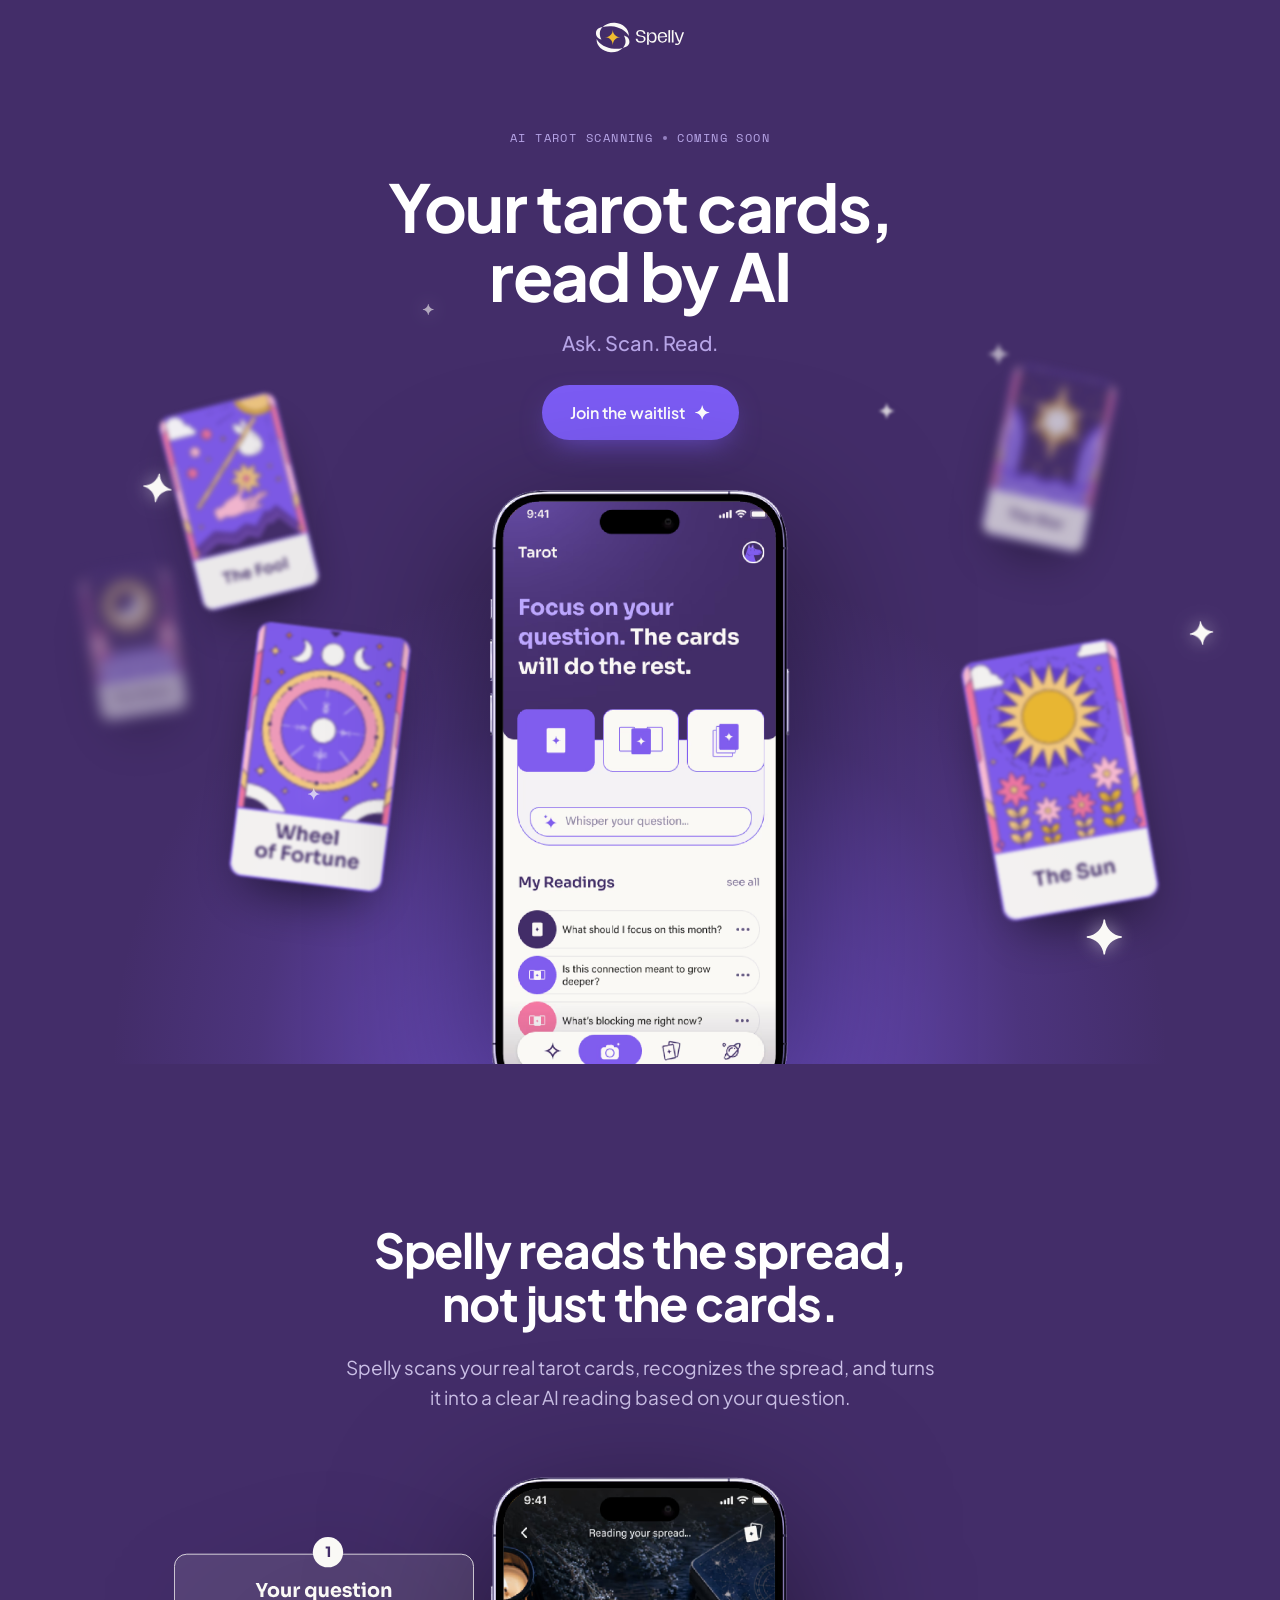
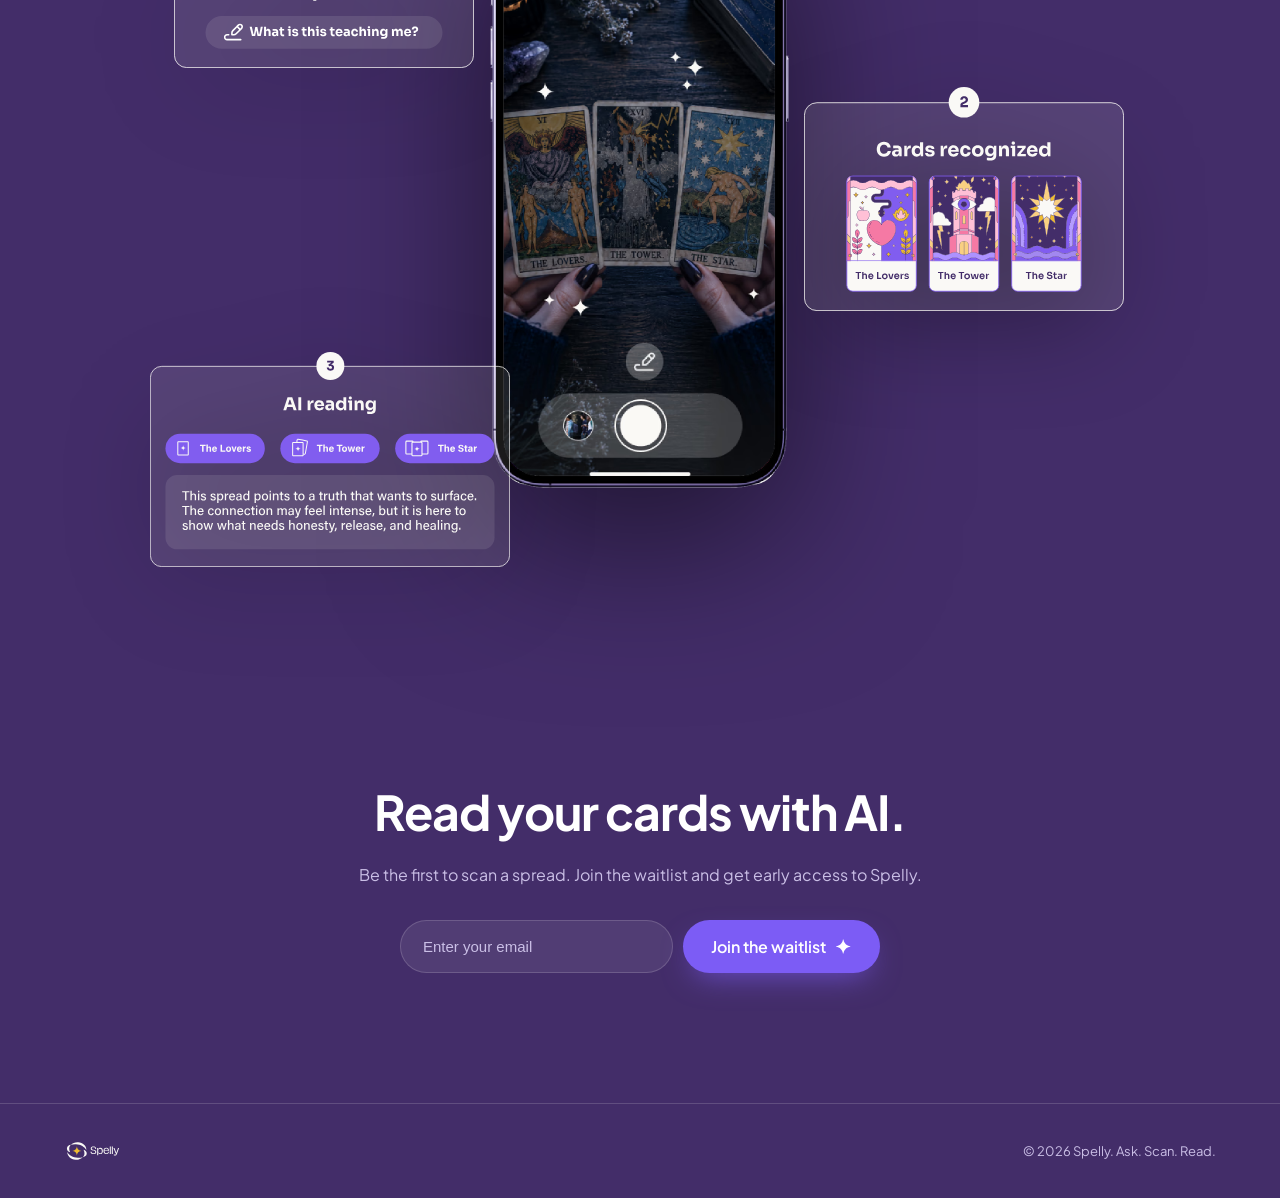
==== index.html @ fb6bfc5d "update from v01_2" ====
<!DOCTYPE html>
<html lang="en">
<head>
  <meta charset="UTF-8" />
  <meta name="viewport" content="width=device-width, initial-scale=1.0" />
  <title>Spelly — Your tarot cards, read by AI</title>
  <meta name="description" content="AI tarot readings from your real cards. Scan your spread, ask a question, and receive a clear interpretation powered by Spelly." />

  <!-- icons -->
  <link rel="icon" type="image/png" href="materials/Logo%20icon%20for%20web.png" />
  <link rel="apple-touch-icon" href="materials/icon%20for%20google%20ads.png" />

  <!-- social / open graph -->
  <meta property="og:title" content="Spelly — Your tarot cards, read by AI" />
  <meta property="og:description" content="Ask. Scan. Read. AI tarot readings from your real cards." />
  <meta property="og:image" content="materials/Splash%20screen.png" />
  <meta property="og:type" content="website" />
  <meta name="twitter:card" content="summary_large_image" />

  <!-- fonts -->
  <link rel="preconnect" href="https://fonts.googleapis.com" />
  <link rel="preconnect" href="https://fonts.gstatic.com" crossorigin />
  <link href="https://fonts.googleapis.com/css2?family=Plus+Jakarta+Sans:ital,wght@0,400;0,500;0,600;0,700;0,800&family=Space+Mono:wght@400;700&display=swap" rel="stylesheet" />

  <link rel="stylesheet" href="styles.css" />
</head>
<body>
  <!-- ===================== NAVBAR ===================== -->
  <header class="nav" id="top">
    <div class="container nav__inner">
      <a class="nav__logo" href="#top" aria-label="Spelly home">
        <img src="materials/logo.svg" alt="Spelly" />
      </a>
    </div>
  </header>

  <main>
    <!-- ===================== HERO ===================== -->
    <section class="hero">
      <!-- decor: radial glow, scattered tarot cards, big logo-style sparkles (hero only) -->
      <div class="hero__decor" aria-hidden="true">
        <div class="hero__glow"></div>

        <img class="bg-card bgc-1" src="materials/cards/The%20Fool.png" alt="" />
        <img class="bg-card bgc-2" src="materials/cards/Wheel%20of%20Fortune.png" alt="" />
        <img class="bg-card bgc-3" src="materials/cards/the%20star.png" alt="" />
        <img class="bg-card bgc-4" src="materials/cards/the%20moon.png" alt="" />
        <img class="bg-card bgc-5" src="materials/cards/the%20sun.png" alt="" />

        <svg class="spark sp-1" viewBox="0 0 24 24"><path d="M12 2c.4 5.1 4.5 9.2 9.6 9.6v.8C16.5 12.8 12.4 16.9 12 22h-.8C10.8 16.9 6.7 12.8 1.6 12.4v-.8C6.7 11.2 10.8 7.1 11.2 2h.8z"/></svg>
        <svg class="spark sp-2" viewBox="0 0 24 24"><path d="M12 2c.4 5.1 4.5 9.2 9.6 9.6v.8C16.5 12.8 12.4 16.9 12 22h-.8C10.8 16.9 6.7 12.8 1.6 12.4v-.8C6.7 11.2 10.8 7.1 11.2 2h.8z"/></svg>
        <svg class="spark sp-3" viewBox="0 0 24 24"><path d="M12 2c.4 5.1 4.5 9.2 9.6 9.6v.8C16.5 12.8 12.4 16.9 12 22h-.8C10.8 16.9 6.7 12.8 1.6 12.4v-.8C6.7 11.2 10.8 7.1 11.2 2h.8z"/></svg>
        <svg class="spark sp-4" viewBox="0 0 24 24"><path d="M12 2c.4 5.1 4.5 9.2 9.6 9.6v.8C16.5 12.8 12.4 16.9 12 22h-.8C10.8 16.9 6.7 12.8 1.6 12.4v-.8C6.7 11.2 10.8 7.1 11.2 2h.8z"/></svg>
        <svg class="spark sp-5" viewBox="0 0 24 24"><path d="M12 2c.4 5.1 4.5 9.2 9.6 9.6v.8C16.5 12.8 12.4 16.9 12 22h-.8C10.8 16.9 6.7 12.8 1.6 12.4v-.8C6.7 11.2 10.8 7.1 11.2 2h.8z"/></svg>
        <svg class="spark sp-6" viewBox="0 0 24 24"><path d="M12 2c.4 5.1 4.5 9.2 9.6 9.6v.8C16.5 12.8 12.4 16.9 12 22h-.8C10.8 16.9 6.7 12.8 1.6 12.4v-.8C6.7 11.2 10.8 7.1 11.2 2h.8z"/></svg>
        <svg class="spark sp-7" viewBox="0 0 24 24"><path d="M12 2c.4 5.1 4.5 9.2 9.6 9.6v.8C16.5 12.8 12.4 16.9 12 22h-.8C10.8 16.9 6.7 12.8 1.6 12.4v-.8C6.7 11.2 10.8 7.1 11.2 2h.8z"/></svg>
      </div>

      <div class="container hero__inner">
        <p class="eyebrow reveal">
          <span>AI TAROT SCANNING</span><i></i><span>COMING SOON</span>
        </p>
        <h1 class="hero__title reveal" data-d="1">Your tarot cards,<br />read by AI</h1>
        <p class="hero__subtitle reveal" data-d="2">Ask. Scan. Read.</p>
        <a class="btn btn--primary btn--lg reveal" data-d="3" href="#waitlist">
          Join the waitlist
          <svg class="ico-star" viewBox="0 0 24 24" aria-hidden="true"><path d="M12 2c.4 5.1 4.5 9.2 9.6 9.6v.8C16.5 12.8 12.4 16.9 12 22h-.8C10.8 16.9 6.7 12.8 1.6 12.4v-.8C6.7 11.2 10.8 7.1 11.2 2h.8z"/></svg>
        </a>

        <div class="phone phone--hero reveal" data-d="4">
          <img class="phone__img" src="materials/screen-bevel@3x.png" alt="Spelly app — focus on your question, the cards will do the rest" />
        </div>
      </div>
    </section>

    <!-- ===================== SPREAD / FEATURE ===================== -->
    <section class="spread">
      <div class="container spread__inner">
        <h2 class="spread__title reveal">Spelly reads the spread,<br class="br-d" /> not just the cards.</h2>
        <p class="spread__text reveal" data-d="1">Spelly scans your real tarot cards, recognizes the spread, and turns it into a clear AI reading based on your question.</p>
      </div>

      <div class="container showcase">
        <div class="showcase__stage">
          <!-- floating glass annotation cards (exported from Framer) -->
          <img class="anno anno--question float-slow reveal" src="materials/Card_1_2.svg" alt="Your question — what is this teaching me?" />
          <img class="anno anno--cards float-slow reveal" data-d="1" src="materials/card_3_2.svg" alt="Cards recognized — The Lovers, The Tower, The Star" />
          <img class="anno anno--reading float-slow reveal" data-d="2" src="materials/Card_2_2.svg" alt="AI reading" />

          <!-- phone: camera scanning a spread -->
          <div class="phone phone--showcase reveal">
            <img class="phone__img" src="materials/phone_2.png" alt="Spelly app — scanning a tarot spread" />
          </div>
        </div>
      </div>
    </section>

    <!-- ===================== WAITLIST / CTA ===================== -->
    <section class="cta" id="waitlist">
      <div class="container cta__inner">
        <h2 class="cta__title reveal">Read your cards with AI.</h2>
        <p class="cta__text reveal" data-d="1">Be the first to scan a spread. Join the waitlist and get early access to Spelly.</p>
        <form class="cta__form reveal" data-d="2" id="waitlistForm">
          <input type="email" name="email" placeholder="Enter your email" required aria-label="Email" />
          <button type="submit" class="btn btn--primary btn--lg">
            Join the waitlist
            <svg class="ico-star" viewBox="0 0 24 24" aria-hidden="true"><path d="M12 2c.4 5.1 4.5 9.2 9.6 9.6v.8C16.5 12.8 12.4 16.9 12 22h-.8C10.8 16.9 6.7 12.8 1.6 12.4v-.8C6.7 11.2 10.8 7.1 11.2 2h.8z"/></svg>
          </button>
        </form>
        <p class="cta__note" id="formNote" hidden>You're on the list. We'll be in touch ✦</p>
      </div>
    </section>
  </main>

  <!-- ===================== FOOTER ===================== -->
  <footer class="footer">
    <div class="container footer__inner">
      <a class="footer__logo" href="#top" aria-label="Spelly"><img src="materials/logo.svg" alt="Spelly" /></a>
      <p class="footer__copy">© 2026 Spelly. Ask. Scan. Read.</p>
    </div>
  </footer>

  <script src="script.js"></script>
</body>
</html>
---- styles.css ----
/* ===================== TOKENS / RESET ===================== */
:root{
  --bg-top:#43307c;
  --bg-mid:#392a6b;
  --bg-deep:#221944;
  --purple:#7c5cf5;
  --purple-h:#9379ff;
  --cream:#faf9f6;
  --cream-dim:#cabfe6;
  --lilac:#b6a4e6;
  --gold:#efbc30;
  --line:rgba(250,249,246,.16);
  --maxw:1200px;
  --nav-h:74px;
  --ease:cubic-bezier(.22,.61,.36,1);
  font-synthesis-weight:none;
}

*,*::before,*::after{box-sizing:border-box;margin:0;padding:0}
html{scroll-behavior:smooth;-webkit-text-size-adjust:100%}
body{
  font-family:"Plus Jakarta Sans",system-ui,sans-serif;
  color:var(--cream);
  line-height:1.45;
  overflow-x:hidden;
  -webkit-font-smoothing:antialiased;
  background:#432D69;
}
img{display:block;max-width:100%}
a{color:inherit;text-decoration:none}
button{font-family:inherit;cursor:pointer;border:0;background:none}

.container{width:100%;max-width:var(--maxw);margin-inline:auto;padding-inline:24px}

/* ===================== HERO DECOR (cards · glow · sparkles, hero only) ===================== */
.hero__decor{position:absolute;inset:0;z-index:0;pointer-events:none}

/* radial glow behind phone 1 — centre colour #815DEF, centred on the phone's bottom edge.
   ellipse centred at 50% 100% → bottom half is clipped by the box, top half radiates up the page. */
.hero__glow{
  position:absolute;left:50%;bottom:0;transform:translateX(-50%);
  width:min(1320px,180%);height:64%;
  background:radial-gradient(ellipse 50% 100% at 50% 100%,
    rgba(129,93,239,.92) 0%, rgba(129,93,239,.5) 32%, rgba(129,93,239,.15) 58%, rgba(129,93,239,0) 80%);
}

/* scattered tarot cards — varied size & blur, static */
.bg-card{
  position:absolute;border-radius:12px;
  box-shadow:0 26px 50px -18px rgba(0,0,0,.6);
}
.bgc-1{width:120px;top:33%;left:14%;transform:rotate(-14deg);filter:blur(2px);opacity:.92}
.bgc-2{width:154px;top:56%;left:19%;transform:rotate(7deg);filter:blur(1px);opacity:.96}
.bgc-3{width:104px;top:30%;right:14%;transform:rotate(12deg);filter:blur(5px);opacity:.7}
.bgc-4{width:88px;top:50%;left:7%;transform:rotate(-9deg);filter:blur(7px);opacity:.5}
.bgc-5{width:158px;top:58%;right:11%;transform:rotate(-10deg);filter:blur(1.5px);opacity:.96}

/* logo-style 4-point sparkles — large, random, some blurred */
.spark{position:absolute;fill:#faf9f6;filter:drop-shadow(0 0 9px rgba(255,255,255,.5))}
.sp-1{width:34px;top:40%;left:11%;transform:rotate(8deg)}
.sp-2{width:18px;top:33%;right:30%;filter:blur(1.5px);opacity:.8}
.sp-3{width:42px;top:85%;right:12%}
.sp-4{width:14px;top:72%;left:24%;opacity:.7}
.sp-5{width:24px;top:27%;right:21%;filter:blur(2px);opacity:.6}
.sp-6{width:13px;top:23%;left:33%;opacity:.6}
.sp-7{width:28px;top:55%;right:5%;transform:rotate(-6deg)}

/* ===================== BUTTONS ===================== */
.btn{
  display:inline-flex;align-items:center;justify-content:center;gap:9px;
  font-weight:600;font-size:15px;border-radius:999px;
  transition:transform .18s var(--ease), background .2s ease, box-shadow .2s ease;
  white-space:nowrap;
}
.btn--primary{
  background:var(--purple);color:#fff;padding:14px 24px;
  box-shadow:0 12px 30px -10px rgba(124,92,245,.7);
}
.btn--primary:hover{background:var(--purple-h);transform:translateY(-2px);box-shadow:0 18px 38px -10px rgba(124,92,245,.85)}
.btn--lg{padding:16px 28px;font-size:16px}
.btn--block{width:100%}
.ico-star{width:17px;height:17px;fill:currentColor;flex:none}

/* ===================== NAVBAR ===================== */
.nav{
  position:sticky;top:0;z-index:60;
  transition:background .3s ease, border-color .3s ease, backdrop-filter .3s ease;
  border-bottom:1px solid transparent;
}
.nav.scrolled{
  background:rgba(45,30,75,.72);
  backdrop-filter:blur(16px);-webkit-backdrop-filter:blur(16px);
  border-bottom-color:var(--line);
}
.nav__inner{display:flex;align-items:center;justify-content:center;height:var(--nav-h)}
.nav__logo img{height:37px;width:auto}
.nav__link{font-size:14px;font-weight:600;color:var(--cream);display:inline-flex;align-items:center;gap:7px;transition:opacity .2s ease}
.nav__link .arrow{transition:transform .2s ease}
.nav__link:hover{opacity:.85}
.nav__link:hover .arrow{transform:translateX(3px)}
.nav__burger{display:none;flex-direction:column;gap:5px;padding:8px}
.nav__burger span{display:block;width:22px;height:2px;background:var(--cream);border-radius:2px;transition:.25s}
.nav__burger[aria-expanded="true"] span:nth-child(1){transform:translateY(7px) rotate(45deg)}
.nav__burger[aria-expanded="true"] span:nth-child(2){opacity:0}
.nav__burger[aria-expanded="true"] span:nth-child(3){transform:translateY(-7px) rotate(-45deg)}
.nav__mobile{
  display:none;overflow:hidden;max-height:0;
  background:rgba(45,30,75,.92);backdrop-filter:blur(16px);
  border-top:1px solid var(--line);transition:max-height .3s ease;
}
.nav__mobile.open{max-height:120px}
.nav__mobile .btn{margin:16px 24px}

/* ===================== HERO ===================== */
.hero{position:relative;overflow:hidden;padding-top:54px;--hphone:min(300px,76vw)}
.hero__inner{position:relative;z-index:1;display:flex;flex-direction:column;align-items:center;text-align:center}

.eyebrow{
  display:inline-flex;align-items:center;gap:10px;
  font-family:"Space Mono",monospace;
  font-size:12px;letter-spacing:.12em;text-transform:uppercase;
  color:var(--lilac);margin-bottom:26px;
}
.eyebrow i{width:4px;height:4px;border-radius:50%;background:var(--lilac);opacity:.7}

.hero__title{
  font-size:clamp(36px,6.4vw,66px);
  font-weight:700;line-height:1.04;letter-spacing:-.025em;color:#fff;
}
.hero__subtitle{
  margin-top:18px;font-size:clamp(16px,2vw,20px);
  font-weight:500;color:var(--lilac);
}
.hero .btn--primary{margin-top:28px}

/* phone mockups (frame baked into the image) */
.phone{width:min(300px,76vw)}
.phone__img{
  width:100%;
  filter:drop-shadow(0 50px 80px rgba(0,0,0,.55));
}
.phone--hero{position:relative;z-index:1;width:var(--hphone);margin-top:50px;margin-bottom:calc(var(--hphone) * -.1294)}

/* ===================== SPREAD / FEATURE ===================== */
.spread{padding:160px 0 0;text-align:center;position:relative}
.spread__inner{max-width:760px;margin-inline:auto}
.spread__title{
  font-size:clamp(28px,4.6vw,48px);font-weight:700;
  line-height:1.1;letter-spacing:-.025em;color:#fff;
}
.spread__text{
  margin-top:22px;font-size:clamp(15px,1.8vw,19px);
  color:var(--cream-dim);max-width:600px;margin-inline:auto;line-height:1.6;
}

/* showcase stage */
.showcase{margin-top:64px}
.showcase__stage{
  position:relative;display:flex;justify-content:center;
  max-width:920px;margin-inline:auto;min-height:760px;
}
.phone--showcase{width:min(300px,72vw);position:relative;z-index:2}

/* floating glass annotation cards */
.anno{
  width:auto;
  filter:drop-shadow(0 24px 50px rgba(0,0,0,.4));
}
.anno--question{position:absolute;z-index:3;width:300px;top:60px;left:-6px}
.anno--cards{position:absolute;z-index:4;width:360px;bottom:70px;left:-30px}
.anno--reading{position:absolute;z-index:3;width:320px;top:210px;right:-24px}

/* ===================== CTA / WAITLIST ===================== */
.cta{
  padding:140px 0 130px;text-align:center;position:relative;
}
.cta__inner{max-width:640px;margin-inline:auto}
.cta__title{font-size:clamp(30px,4.6vw,48px);font-weight:700;letter-spacing:-.025em;color:#fff}
.cta__text{margin-top:16px;color:var(--cream-dim);font-size:16px;line-height:1.6}
.cta__form{display:flex;gap:10px;margin-top:32px;max-width:480px;margin-inline:auto}
.cta__form input{
  flex:1;min-width:0;border-radius:999px;border:1px solid var(--line);
  background:rgba(250,249,246,.08);color:#fff;padding:15px 22px;font-size:15px;
  transition:border-color .2s ease, background .2s ease;
}
.cta__form input::placeholder{color:var(--cream-dim)}
.cta__form input:focus{outline:none;border-color:var(--purple-h);background:rgba(250,249,246,.13)}
.cta__note{margin-top:18px;color:var(--lilac);font-size:14px}

/* ===================== FOOTER ===================== */
.footer{border-top:1px solid var(--line);padding:36px 0}
.footer__inner{display:flex;align-items:center;justify-content:space-between;gap:20px}
.footer__logo img{height:22px}
.footer__copy{font-size:13px;color:var(--cream-dim)}

/* ===================== ANIMATIONS ===================== */
.reveal{opacity:0;transform:translateY(28px);transition:opacity .8s var(--ease), transform .8s var(--ease)}
.reveal.is-visible{opacity:1;transform:none}
.reveal[data-d="1"]{transition-delay:.10s}
.reveal[data-d="2"]{transition-delay:.20s}
.reveal[data-d="3"]{transition-delay:.30s}
.reveal[data-d="4"]{transition-delay:.42s}

/* float uses the `translate` property so it never fights reveal's transform */
@keyframes floaty{0%,100%{translate:0 0}50%{translate:0 -12px}}
.float-slow{animation:floaty 8s ease-in-out infinite}
.anno--cards.float-slow{animation-duration:9s;animation-delay:.6s}
.anno--reading.float-slow{animation-duration:7.5s;animation-delay:1.1s}

/* ===================== RESPONSIVE ===================== */
/* TABLET 810–1199 */
@media (max-width:1199px){
  .hero__title{font-size:clamp(38px,7.4vw,58px)}
  .showcase__stage{max-width:680px;min-height:700px}
  .anno--question{width:260px;top:40px;left:0}
  .anno--cards{width:310px;bottom:60px;left:-10px}
  .anno--reading{width:280px;top:190px;right:-6px}
}

/* PHONE ≤809 — centered hero (matches reference), waitlist link + burger in nav */
@media (max-width:809px){
  .container{padding-inline:20px}

  .hero{padding-top:30px}
  .hero__title{font-size:clamp(34px,9.5vw,50px);line-height:1.06}
  .hero__subtitle{font-size:17px}
  .eyebrow{font-size:10.5px;gap:8px;margin-bottom:20px}
  .hero{--hphone:min(290px,80vw)}

  .bg-card{width:88px !important;opacity:.5}
  .bgc-4,.bgc-3{display:none}
  .spark{filter:drop-shadow(0 0 6px rgba(255,255,255,.45))}
  .sp-1,.sp-7{width:22px}
  .sp-3{width:26px}
  .sp-2,.sp-5{width:14px}

  .spread{padding:120px 0 0}
  .br-d{display:none}

  /* annotations overlap the phone (matches reference) */
  .showcase{margin-top:44px}
  .showcase__stage{display:block;position:relative;min-height:0;padding:24px 0}
  .phone--showcase{width:min(250px,66vw);margin-inline:auto}
  .anno{filter:drop-shadow(0 16px 34px rgba(0,0,0,.4))}
  .anno--question{width:min(232px,62vw);top:4%;left:0}
  .anno--cards{width:min(272px,72vw);bottom:2%;right:0;left:auto}
  .anno--reading{display:none}

  .cta{padding:110px 0 90px}
  .cta__form{flex-direction:column}
  .cta__form .btn{width:100%}
  .footer__inner{flex-direction:column;text-align:center;gap:14px}
}

@media (prefers-reduced-motion:reduce){
  html{scroll-behavior:auto}
  .reveal{opacity:1;transform:none;transition:none}
  .float-slow{animation:none}
}
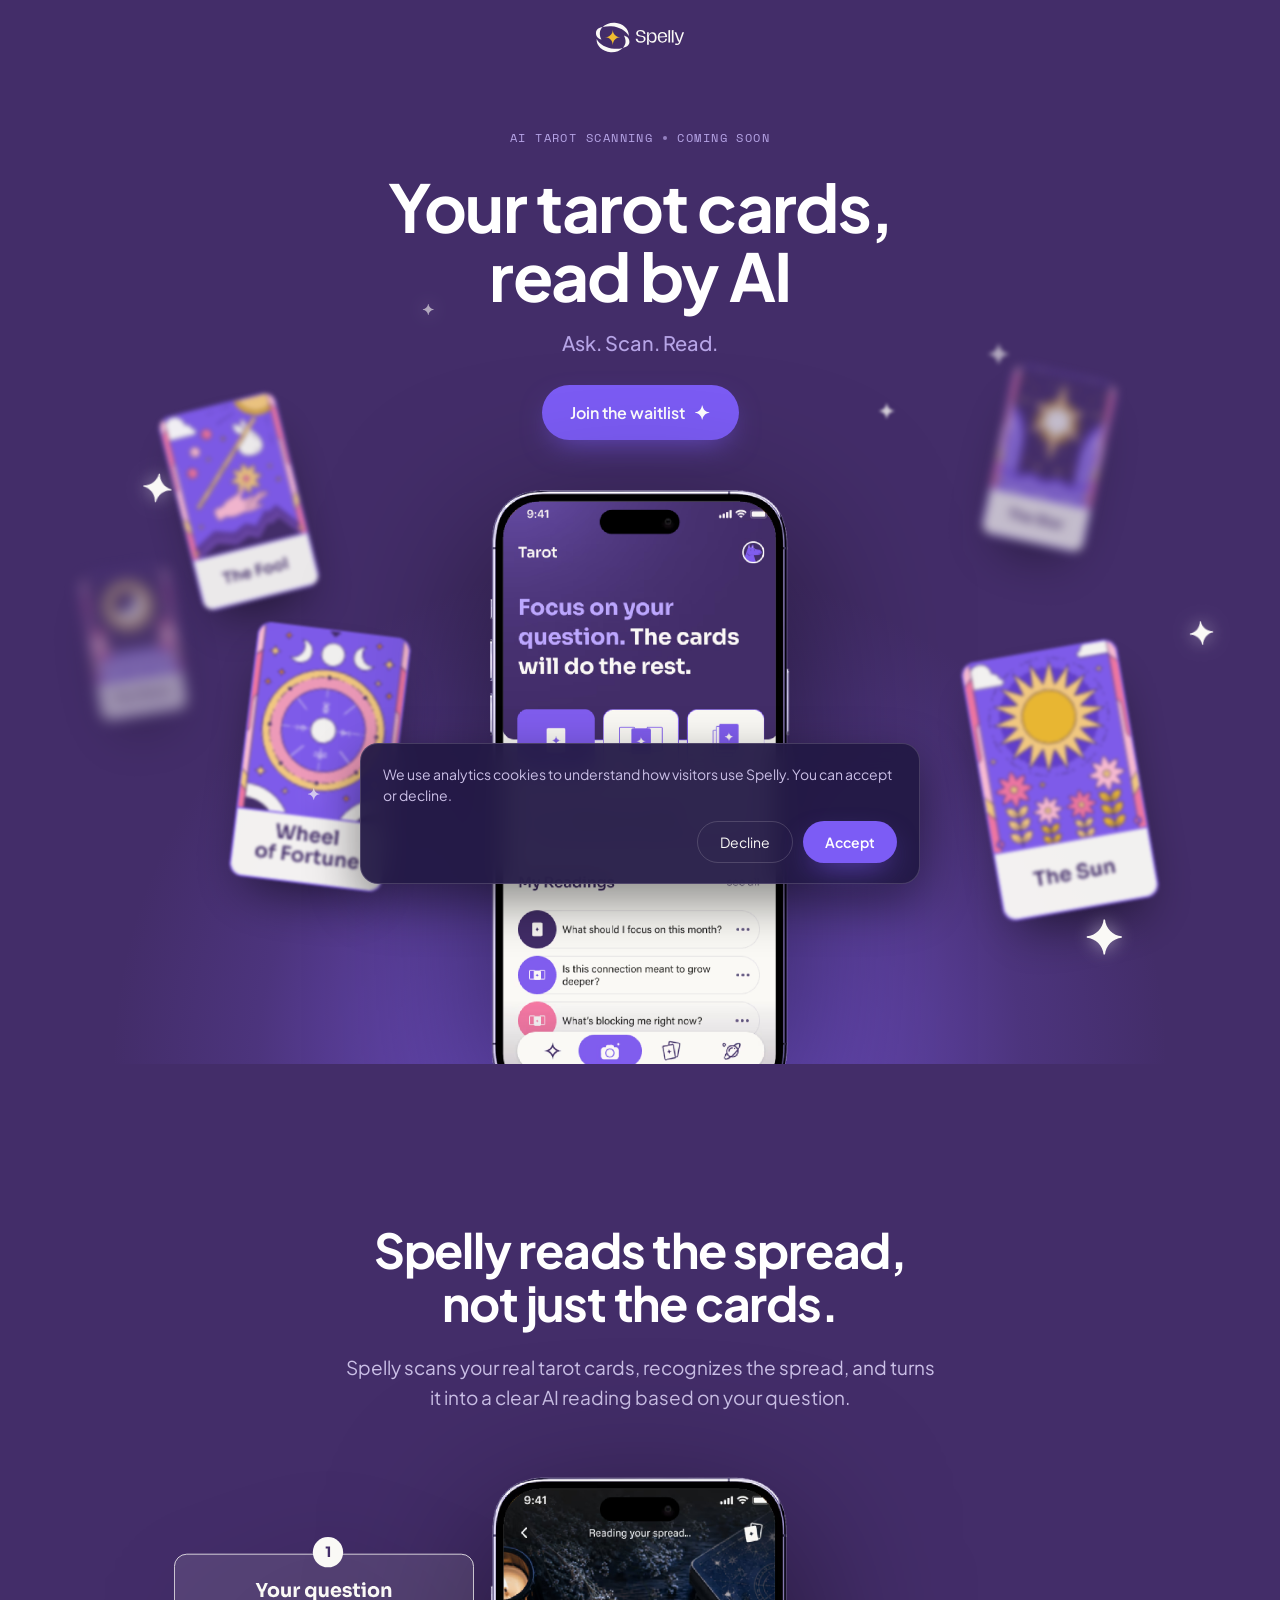
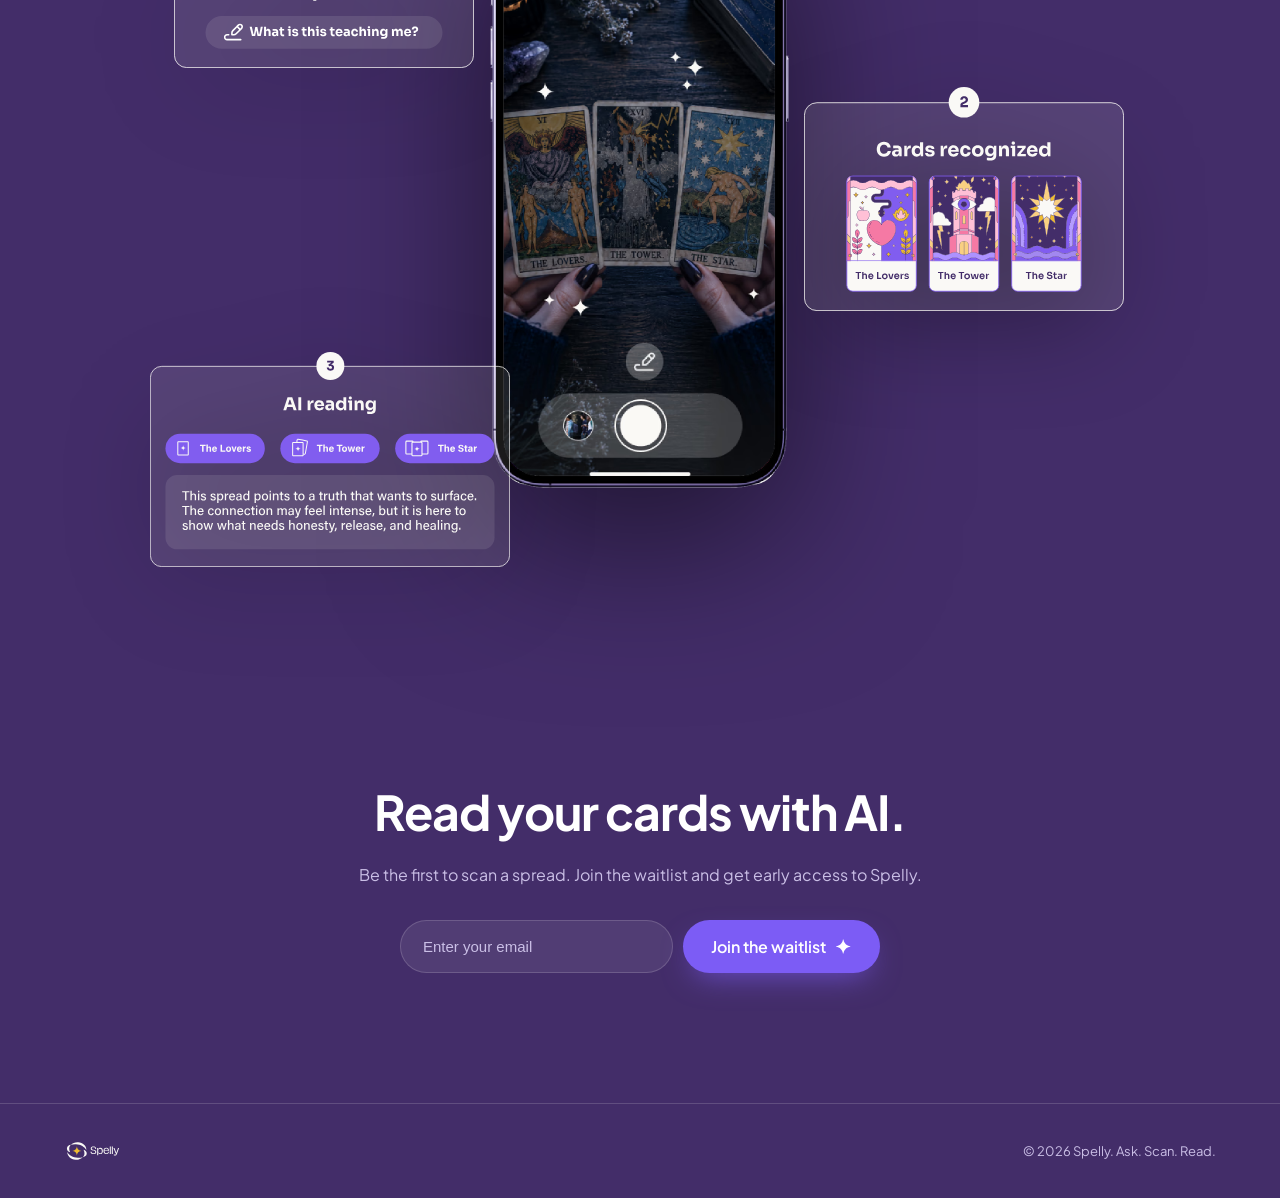
==== commit 6377c307: "Add cookie consent banner with Google Consent Mode v2 - Default all storage to denied before GA load" ====
--- a/index.html
+++ b/index.html
@@ -23,6 +23,36 @@
   <link href="https://fonts.googleapis.com/css2?family=Plus+Jakarta+Sans:ital,wght@0,400;0,500;0,600;0,700;0,800&family=Space+Mono:wght@400;700&display=swap" rel="stylesheet" />
 
   <link rel="stylesheet" href="styles.css" />
+
+  <!-- Google Analytics 4 + Consent Mode v2 -->
+  <script>
+    window.dataLayer = window.dataLayer || [];
+    function gtag(){dataLayer.push(arguments);}
+    // Deny all storage by default until the visitor chooses (required for EEA).
+    gtag('consent', 'default', {
+      ad_storage: 'denied',
+      ad_user_data: 'denied',
+      ad_personalization: 'denied',
+      analytics_storage: 'denied',
+      wait_for_update: 500
+    });
+    // Honor a choice made on a previous visit immediately.
+    try {
+      if (localStorage.getItem('spelly_consent') === 'granted') {
+        gtag('consent', 'update', {
+          ad_storage: 'granted',
+          ad_user_data: 'granted',
+          ad_personalization: 'granted',
+          analytics_storage: 'granted'
+        });
+      }
+    } catch (e) {}
+  </script>
+  <script async src="https://www.googletagmanager.com/gtag/js?id=G-XJ9HLSKZL2"></script>
+  <script>
+    gtag('js', new Date());
+    gtag('config', 'G-XJ9HLSKZL2');
+  </script>
 </head>
 <body>
   <!-- ===================== NAVBAR ===================== -->
@@ -112,6 +142,15 @@
     </section>
   </main>
 
+  <!-- ===================== COOKIE CONSENT ===================== -->
+  <div class="cookie" id="cookieBanner" hidden role="dialog" aria-label="Cookie consent">
+    <p class="cookie__text">We use analytics cookies to understand how visitors use Spelly. You can accept or decline.</p>
+    <div class="cookie__actions">
+      <button class="cookie__btn cookie__btn--ghost" id="cookieDecline">Decline</button>
+      <button class="btn btn--primary cookie__btn" id="cookieAccept">Accept</button>
+    </div>
+  </div>
+
   <!-- ===================== FOOTER ===================== -->
   <footer class="footer">
     <div class="container footer__inner">
@@ -120,6 +159,7 @@
     </div>
   </footer>
 
+  <script src="config.js"></script>
   <script src="script.js"></script>
 </body>
 </html>
--- a/styles.css
+++ b/styles.css
@@ -186,6 +186,22 @@
 .cta__form input::placeholder{color:var(--cream-dim)}
 .cta__form input:focus{outline:none;border-color:var(--purple-h);background:rgba(250,249,246,.13)}
 .cta__note{margin-top:18px;color:var(--lilac);font-size:14px}
+.cta__note--error{color:#ff8a8a}
+
+/* ===================== COOKIE CONSENT ===================== */
+.cookie{
+  position:fixed;left:16px;right:16px;bottom:16px;z-index:60;
+  max-width:560px;margin-inline:auto;
+  display:flex;flex-direction:column;gap:14px;
+  background:rgba(34,25,68,.94);backdrop-filter:blur(12px);
+  border:1px solid var(--line);border-radius:18px;
+  padding:20px 22px;box-shadow:0 18px 50px rgba(0,0,0,.45);
+}
+.cookie__text{font-size:14px;color:var(--cream-dim);line-height:1.55}
+.cookie__actions{display:flex;gap:10px;justify-content:flex-end}
+.cookie__btn{border-radius:999px;padding:11px 22px;font-size:14px}
+.cookie__btn--ghost{border:1px solid var(--line);color:var(--cream);transition:border-color .2s ease}
+.cookie__btn--ghost:hover{border-color:var(--purple-h)}
 
 /* ===================== FOOTER ===================== */
 .footer{border-top:1px solid var(--line);padding:36px 0}
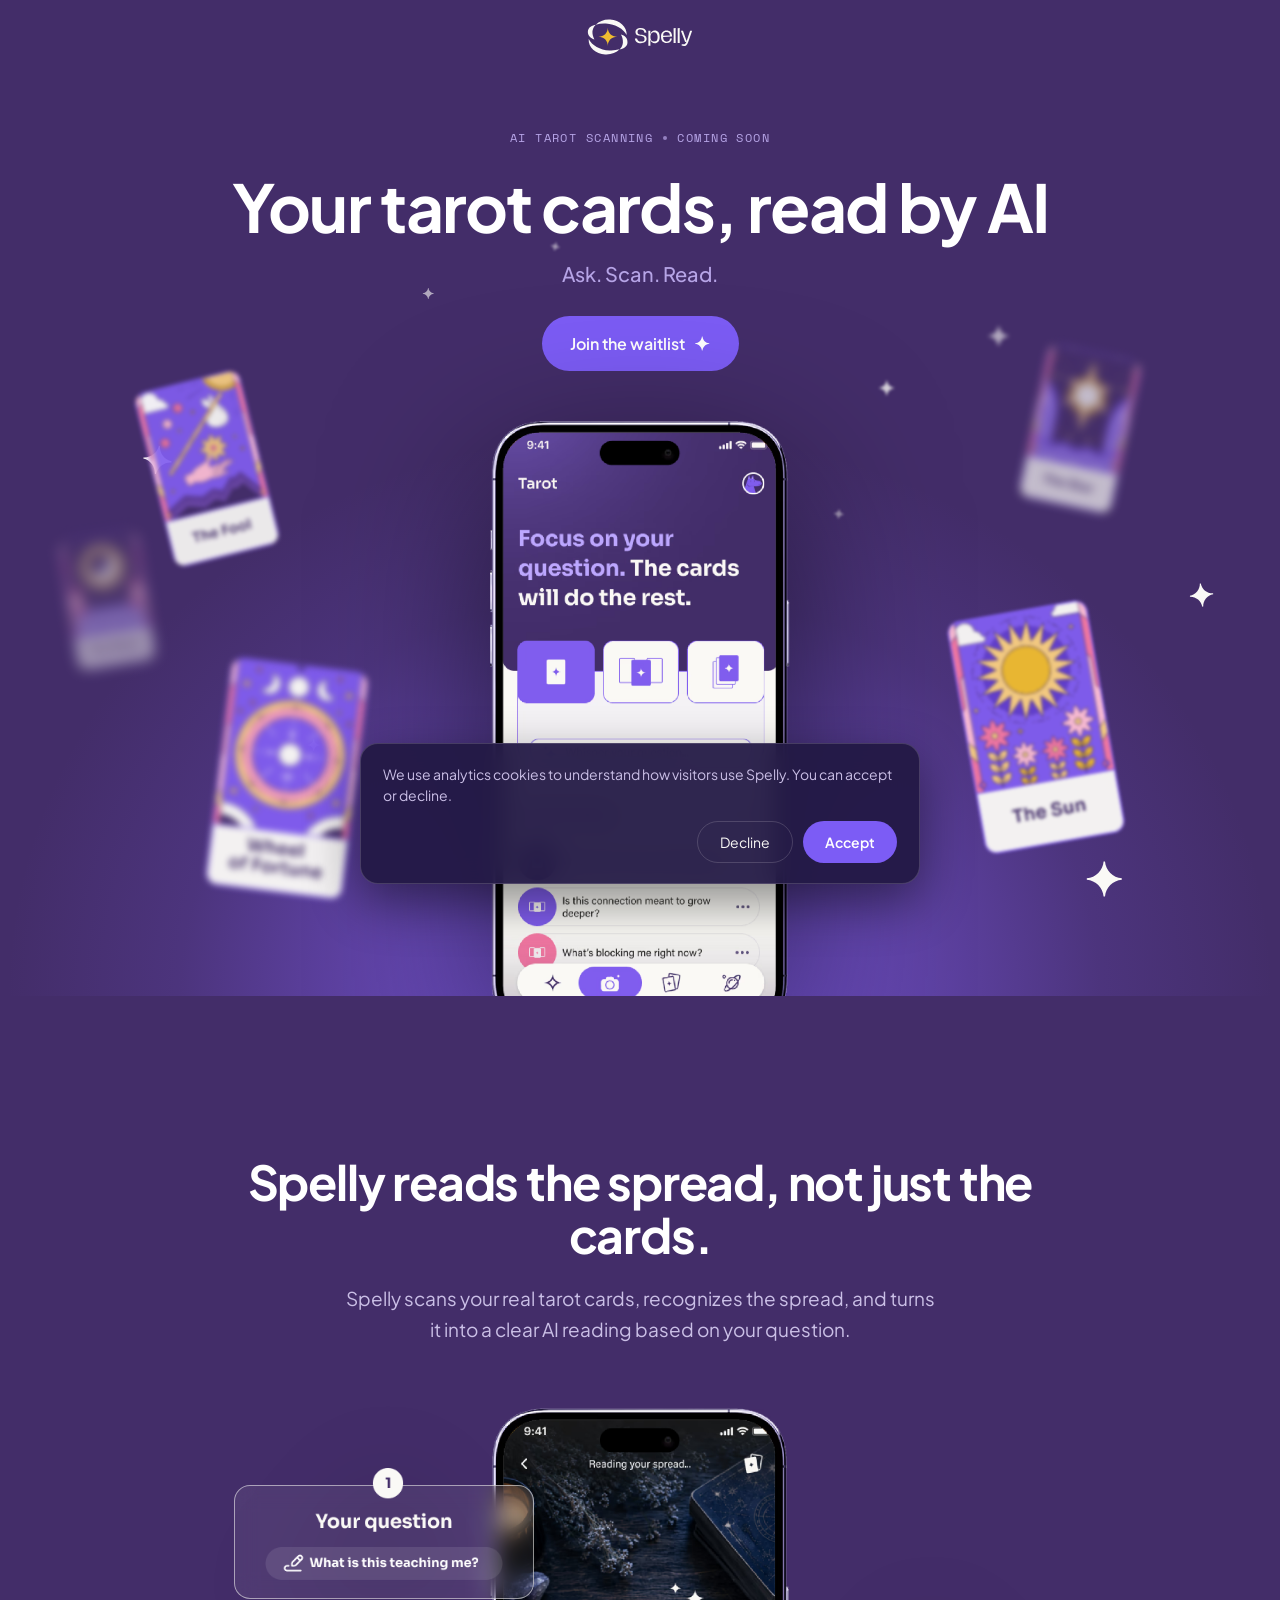
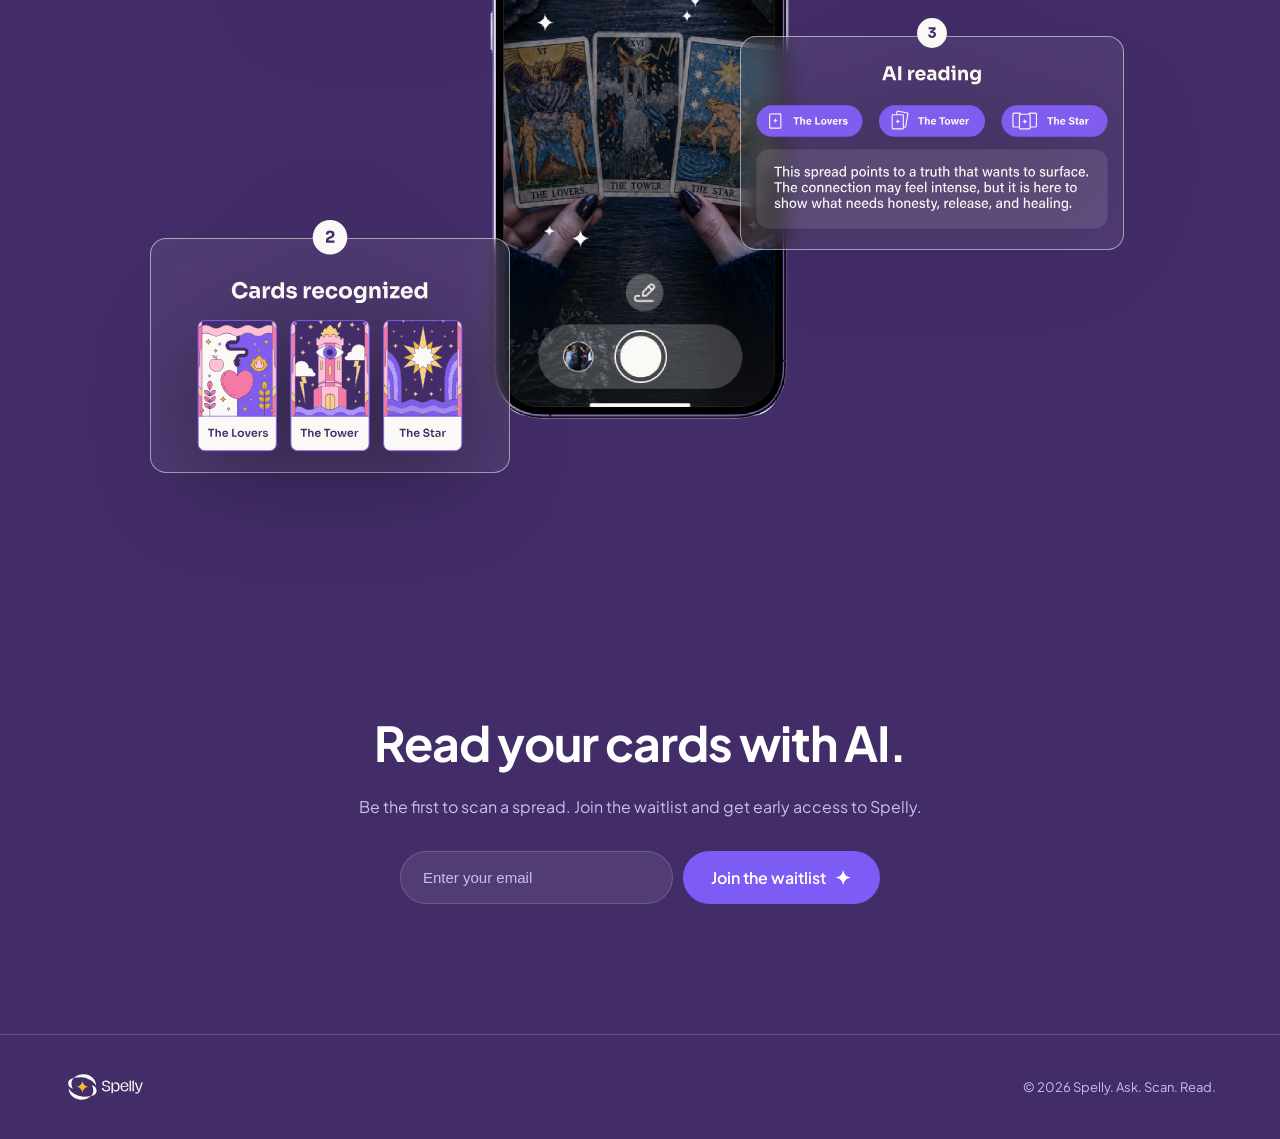
==== commit 4d422c05: "Tune hero card layout, sparkles, footer/nav logos, and spread title - Footer logo +40%; nav logo +20" ====
--- a/index.html
+++ b/index.html
@@ -84,13 +84,18 @@
         <svg class="spark sp-5" viewBox="0 0 24 24"><path d="M12 2c.4 5.1 4.5 9.2 9.6 9.6v.8C16.5 12.8 12.4 16.9 12 22h-.8C10.8 16.9 6.7 12.8 1.6 12.4v-.8C6.7 11.2 10.8 7.1 11.2 2h.8z"/></svg>
         <svg class="spark sp-6" viewBox="0 0 24 24"><path d="M12 2c.4 5.1 4.5 9.2 9.6 9.6v.8C16.5 12.8 12.4 16.9 12 22h-.8C10.8 16.9 6.7 12.8 1.6 12.4v-.8C6.7 11.2 10.8 7.1 11.2 2h.8z"/></svg>
         <svg class="spark sp-7" viewBox="0 0 24 24"><path d="M12 2c.4 5.1 4.5 9.2 9.6 9.6v.8C16.5 12.8 12.4 16.9 12 22h-.8C10.8 16.9 6.7 12.8 1.6 12.4v-.8C6.7 11.2 10.8 7.1 11.2 2h.8z"/></svg>
+        <svg class="spark sp-8" viewBox="0 0 24 24"><path d="M12 2c.4 5.1 4.5 9.2 9.6 9.6v.8C16.5 12.8 12.4 16.9 12 22h-.8C10.8 16.9 6.7 12.8 1.6 12.4v-.8C6.7 11.2 10.8 7.1 11.2 2h.8z"/></svg>
+        <svg class="spark sp-9" viewBox="0 0 24 24"><path d="M12 2c.4 5.1 4.5 9.2 9.6 9.6v.8C16.5 12.8 12.4 16.9 12 22h-.8C10.8 16.9 6.7 12.8 1.6 12.4v-.8C6.7 11.2 10.8 7.1 11.2 2h.8z"/></svg>
+        <svg class="spark sp-10" viewBox="0 0 24 24"><path d="M12 2c.4 5.1 4.5 9.2 9.6 9.6v.8C16.5 12.8 12.4 16.9 12 22h-.8C10.8 16.9 6.7 12.8 1.6 12.4v-.8C6.7 11.2 10.8 7.1 11.2 2h.8z"/></svg>
+        <svg class="spark sp-11" viewBox="0 0 24 24"><path d="M12 2c.4 5.1 4.5 9.2 9.6 9.6v.8C16.5 12.8 12.4 16.9 12 22h-.8C10.8 16.9 6.7 12.8 1.6 12.4v-.8C6.7 11.2 10.8 7.1 11.2 2h.8z"/></svg>
+        <svg class="spark sp-12" viewBox="0 0 24 24"><path d="M12 2c.4 5.1 4.5 9.2 9.6 9.6v.8C16.5 12.8 12.4 16.9 12 22h-.8C10.8 16.9 6.7 12.8 1.6 12.4v-.8C6.7 11.2 10.8 7.1 11.2 2h.8z"/></svg>
       </div>
 
       <div class="container hero__inner">
         <p class="eyebrow reveal">
           <span>AI TAROT SCANNING</span><i></i><span>COMING SOON</span>
         </p>
-        <h1 class="hero__title reveal" data-d="1">Your tarot cards,<br />read by AI</h1>
+        <h1 class="hero__title reveal" data-d="1">Your tarot cards, <br class="br-m" />read by AI</h1>
         <p class="hero__subtitle reveal" data-d="2">Ask. Scan. Read.</p>
         <a class="btn btn--primary btn--lg reveal" data-d="3" href="#waitlist">
           Join the waitlist
@@ -106,16 +111,25 @@
     <!-- ===================== SPREAD / FEATURE ===================== -->
     <section class="spread">
       <div class="container spread__inner">
-        <h2 class="spread__title reveal">Spelly reads the spread,<br class="br-d" /> not just the cards.</h2>
+        <h2 class="spread__title reveal">Spelly reads the spread, not just the<br class="br-d" /> cards.</h2>
         <p class="spread__text reveal" data-d="1">Spelly scans your real tarot cards, recognizes the spread, and turns it into a clear AI reading based on your question.</p>
       </div>
 
       <div class="container showcase">
         <div class="showcase__stage">
-          <!-- floating glass annotation cards (exported from Framer) -->
-          <img class="anno anno--question float-slow reveal" src="materials/Card_1_2.svg" alt="Your question — what is this teaching me?" />
-          <img class="anno anno--cards float-slow reveal" data-d="1" src="materials/card_3_2.svg" alt="Cards recognized — The Lovers, The Tower, The Star" />
-          <img class="anno anno--reading float-slow reveal" data-d="2" src="materials/Card_2_2.svg" alt="AI reading" />
+          <!-- floating annotation cards: glass background (_2) + content on top (_1) -->
+          <div class="anno anno--question float-slow reveal">
+            <span class="anno__glass" aria-hidden="true"></span>
+            <img class="anno__fg" src="materials/Card_1_1.png" alt="Your question — what is this teaching me?" />
+          </div>
+          <div class="anno anno--reading float-slow reveal" data-d="1">
+            <span class="anno__glass" aria-hidden="true"></span>
+            <img class="anno__fg" src="materials/Card_3_1.svg" alt="Cards recognized — The Lovers, The Tower, The Star" />
+          </div>
+          <div class="anno anno--cards float-slow reveal" data-d="2">
+            <span class="anno__glass" aria-hidden="true"></span>
+            <img class="anno__fg" src="materials/Card_2_1.svg" alt="AI reading" />
+          </div>
 
           <!-- phone: camera scanning a spread -->
           <div class="phone phone--showcase reveal">
--- a/styles.css
+++ b/styles.css
@@ -39,24 +39,26 @@
    ellipse centred at 50% 100% → bottom half is clipped by the box, top half radiates up the page. */
 .hero__glow{
   position:absolute;left:50%;bottom:0;transform:translateX(-50%);
-  width:min(1320px,180%);height:64%;
+  width:min(1584px,216%);height:77%;
   background:radial-gradient(ellipse 50% 100% at 50% 100%,
     rgba(129,93,239,.92) 0%, rgba(129,93,239,.5) 32%, rgba(129,93,239,.15) 58%, rgba(129,93,239,0) 80%);
 }
 
 /* scattered tarot cards — varied size & blur, static */
 .bg-card{
-  position:absolute;border-radius:12px;
-  box-shadow:0 26px 50px -18px rgba(0,0,0,.6);
-}
-.bgc-1{width:120px;top:33%;left:14%;transform:rotate(-14deg);filter:blur(2px);opacity:.92}
-.bgc-2{width:154px;top:56%;left:19%;transform:rotate(7deg);filter:blur(1px);opacity:.96}
-.bgc-3{width:104px;top:30%;right:14%;transform:rotate(12deg);filter:blur(5px);opacity:.7}
-.bgc-4{width:88px;top:50%;left:7%;transform:rotate(-9deg);filter:blur(7px);opacity:.5}
-.bgc-5{width:158px;top:58%;right:11%;transform:rotate(-10deg);filter:blur(1.5px);opacity:.96}
-
-/* logo-style 4-point sparkles — large, random, some blurred */
-.spark{position:absolute;fill:#faf9f6;filter:drop-shadow(0 0 9px rgba(255,255,255,.5))}
+  position:absolute;border-radius:12px;z-index:2;
+}
+/* fixed widths (no growth); positions anchored to the page centre with a small vw term
+   so the gap to the phone gently stretches/contracts with the viewport (not strongly) */
+.bgc-1{width:108px;top:33%;left:calc(50% - 410px - 6vw);transform:rotate(-14deg);filter:blur(2px);opacity:.92}
+.bgc-2{width:138px;top:64%;left:calc(50% - 345px - 6vw);transform:rotate(7deg);filter:blur(3px);opacity:.96}
+.bgc-3{width:94px;top:30%;right:calc(50% - 410px - 6vw);transform:rotate(12deg);filter:blur(5px);opacity:.7}
+.bgc-4{width:79px;top:50%;left:calc(50% - 495px - 6vw);transform:rotate(-9deg);filter:blur(7px);opacity:.5}
+.bgc-5{width:142px;top:58%;right:calc(50% - 390px - 6vw);transform:rotate(-10deg);filter:blur(1.5px);opacity:.96}
+
+/* logo-style 4-point sparkles — large, random, some blurred. z-index:1 keeps them
+   BEHIND the cards (z-index:2) so a sparkle never sits on top of a card */
+.spark{position:absolute;fill:#faf9f6;z-index:1}
 .sp-1{width:34px;top:40%;left:11%;transform:rotate(8deg)}
 .sp-2{width:18px;top:33%;right:30%;filter:blur(1.5px);opacity:.8}
 .sp-3{width:42px;top:85%;right:12%}
@@ -64,6 +66,12 @@
 .sp-5{width:24px;top:27%;right:21%;filter:blur(2px);opacity:.6}
 .sp-6{width:13px;top:23%;left:33%;opacity:.6}
 .sp-7{width:28px;top:55%;right:5%;transform:rotate(-6deg)}
+/* extra small blurred background sparkles */
+.sp-8{width:11px;top:18%;left:43%;filter:blur(1.2px);opacity:.5;transform:rotate(12deg)}
+.sp-9{width:9px;top:79%;left:39%;filter:blur(1.5px);opacity:.45}
+.sp-10{width:13px;top:14%;right:37%;filter:blur(1.4px);opacity:.5;transform:rotate(-8deg)}
+.sp-11{width:8px;top:90%;left:52%;filter:blur(2px);opacity:.4}
+.sp-12{width:12px;top:47%;right:34%;filter:blur(1.3px);opacity:.5;transform:rotate(6deg)}
 
 /* ===================== BUTTONS ===================== */
 .btn{
@@ -74,7 +82,6 @@
 }
 .btn--primary{
   background:var(--purple);color:#fff;padding:14px 24px;
-  box-shadow:0 12px 30px -10px rgba(124,92,245,.7);
 }
 .btn--primary:hover{background:var(--purple-h);transform:translateY(-2px);box-shadow:0 18px 38px -10px rgba(124,92,245,.85)}
 .btn--lg{padding:16px 28px;font-size:16px}
@@ -93,7 +100,7 @@
   border-bottom-color:var(--line);
 }
 .nav__inner{display:flex;align-items:center;justify-content:center;height:var(--nav-h)}
-.nav__logo img{height:37px;width:auto}
+.nav__logo img{height:44.4px;width:auto}
 .nav__link{font-size:14px;font-weight:600;color:var(--cream);display:inline-flex;align-items:center;gap:7px;transition:opacity .2s ease}
 .nav__link .arrow{transition:transform .2s ease}
 .nav__link:hover{opacity:.85}
@@ -127,6 +134,7 @@
   font-size:clamp(36px,6.4vw,66px);
   font-weight:700;line-height:1.04;letter-spacing:-.025em;color:#fff;
 }
+.br-m{display:none} /* mobile-only line break */
 .hero__subtitle{
   margin-top:18px;font-size:clamp(16px,2vw,20px);
   font-weight:500;color:var(--lilac);
@@ -143,7 +151,9 @@
 
 /* ===================== SPREAD / FEATURE ===================== */
 .spread{padding:160px 0 0;text-align:center;position:relative}
-.spread__inner{max-width:760px;margin-inline:auto}
+/* wide enough that the forced-break first line ("…not just the") fits on one line
+   → title renders as a clean 2 lines on desktop instead of wrapping to 3 */
+.spread__inner{max-width:1100px;margin-inline:auto}
 .spread__title{
   font-size:clamp(28px,4.6vw,48px);font-weight:700;
   line-height:1.1;letter-spacing:-.025em;color:#fff;
@@ -160,15 +170,33 @@
   max-width:920px;margin-inline:auto;min-height:760px;
 }
 .phone--showcase{width:min(300px,72vw);position:relative;z-index:2}
-
-/* floating glass annotation cards */
-.anno{
-  width:auto;
+.phone--showcase .phone__img{filter:none}
+
+/* floating annotation cards: glass background (_2) + content on top (_1) */
+.anno{display:block}
+/* show instantly with NO entrance animation — any transform/opacity timing on this
+   container makes the child glass's backdrop-filter paint a frame late (glass pops in) */
+.anno.reveal{opacity:1;transform:none;transition:none}
+.anno__fg{
+  position:relative;z-index:1;width:100%;display:block;
   filter:drop-shadow(0 24px 50px rgba(0,0,0,.4));
 }
-.anno--question{position:absolute;z-index:3;width:300px;top:60px;left:-6px}
-.anno--cards{position:absolute;z-index:4;width:360px;bottom:70px;left:-30px}
-.anno--reading{position:absolute;z-index:3;width:320px;top:210px;right:-24px}
+/* real frosted-glass plate, reproduces the _2 svg (cream 10% fill + cream border) */
+.anno__glass{
+  position:absolute;left:0;right:0;bottom:0;z-index:0;
+  border-radius:16px;
+  background:rgba(250,249,246,.07);
+  border:1px solid rgba(250,249,246,.55);
+  backdrop-filter:blur(11px);-webkit-backdrop-filter:blur(11px);
+}
+/* glass height = _2 height ÷ _1 height, bottom-aligned (content peeks above) */
+.anno--question .anno__glass{height:87%}
+.anno--cards .anno__glass{height:93%}
+.anno--reading .anno__glass{height:92.5%}
+
+.anno--question{position:absolute;z-index:3;width:300px;top:60px;left:54px}
+.anno--cards{position:absolute;z-index:4;width:360px;bottom:95px;left:-30px}
+.anno--reading{position:absolute;z-index:3;width:384px;top:210px;right:-24px}
 
 /* ===================== CTA / WAITLIST ===================== */
 .cta{
@@ -189,6 +217,7 @@
 .cta__note--error{color:#ff8a8a}
 
 /* ===================== COOKIE CONSENT ===================== */
+.cookie[hidden]{display:none}
 .cookie{
   position:fixed;left:16px;right:16px;bottom:16px;z-index:60;
   max-width:560px;margin-inline:auto;
@@ -206,7 +235,7 @@
 /* ===================== FOOTER ===================== */
 .footer{border-top:1px solid var(--line);padding:36px 0}
 .footer__inner{display:flex;align-items:center;justify-content:space-between;gap:20px}
-.footer__logo img{height:22px}
+.footer__logo img{height:31.68px}
 .footer__copy{font-size:13px;color:var(--cream-dim)}
 
 /* ===================== ANIMATIONS ===================== */
@@ -219,18 +248,41 @@
 
 /* float uses the `translate` property so it never fights reveal's transform */
 @keyframes floaty{0%,100%{translate:0 0}50%{translate:0 -12px}}
-.float-slow{animation:floaty 8s ease-in-out infinite}
-.anno--cards.float-slow{animation-duration:9s;animation-delay:.6s}
-.anno--reading.float-slow{animation-duration:7.5s;animation-delay:1.1s}
+/* animate the foreground only, NOT the .anno container — the glass plate stays
+   static so its backdrop-filter never recomputes (kills the flicker/lag) */
+.float-slow .anno__fg{animation:floaty 8s ease-in-out infinite}
+.anno--cards.float-slow .anno__fg{animation-duration:9s;animation-delay:.6s}
+.anno--reading.float-slow .anno__fg{animation-duration:7.5s;animation-delay:1.1s}
 
 /* ===================== RESPONSIVE ===================== */
 /* TABLET 810–1199 */
 @media (max-width:1199px){
   .hero__title{font-size:clamp(38px,7.4vw,58px)}
   .showcase__stage{max-width:680px;min-height:700px}
+
+  /* spread title: drop the forced break so it flows naturally — one line on wider
+     tablets, wrapping to two only on the smallest ("mini") tablet widths */
+  .spread__title .br-d{display:none}
+
+  /* keep the original logo size below desktop (the +20% applies on web only) */
+  .nav__logo img{height:37px}
   .anno--question{width:260px;top:40px;left:0}
   .anno--cards{width:310px;bottom:60px;left:-10px}
   .anno--reading{width:280px;top:190px;right:-6px}
+
+  /* cards: tighter offsets from centre so they sit close to the phone
+     (the desktop vw-based gap is too wide at these widths) */
+  .bgc-1{left:calc(50% - 320px)}
+  .bgc-2{left:calc(50% - 345px)}
+  .bgc-3{right:calc(50% - 300px)}
+  .bgc-4{left:calc(50% - 380px)}
+  .bgc-5{right:calc(50% - 350px)}
+
+  /* sparkles: drop the dense center fillers, pull the near-center ones outward */
+  .sp-8,.sp-9,.sp-10,.sp-11,.sp-12{display:none}
+  .sp-2{right:24%}
+  .sp-6{left:25%}
+  .sp-5{right:15%}
 }
 
 /* PHONE ≤809 — centered hero (matches reference), waitlist link + burger in nav */
@@ -245,21 +297,31 @@
 
   .bg-card{width:88px !important;opacity:.5}
   .bgc-4,.bgc-3{display:none}
-  .spark{filter:drop-shadow(0 0 6px rgba(255,255,255,.45))}
+
+  /* sparkles: keep only a few, hug the edges & spread evenly so they don't bunch
+     over the centred title/phone. Blur them more + lower opacity so they read softer. */
+  .sp-4,.sp-6,.sp-8,.sp-9,.sp-10,.sp-11,.sp-12{display:none}
+  .spark{filter:blur(2px);opacity:.5}
   .sp-1,.sp-7{width:22px}
   .sp-3{width:26px}
   .sp-2,.sp-5{width:14px}
+  .sp-1{top:34%;left:6%;right:auto}
+  .sp-2{top:15%;right:9%;left:auto}
+  .sp-3{top:80%;right:7%;left:auto}
+  .sp-5{top:48%;right:6%;left:auto}
+  .sp-7{top:88%;left:13%;right:auto}
 
   .spread{padding:120px 0 0}
   .br-d{display:none}
+  .br-m{display:inline} /* show the line break again on mobile */
 
   /* annotations overlap the phone (matches reference) */
   .showcase{margin-top:44px}
   .showcase__stage{display:block;position:relative;min-height:0;padding:24px 0}
   .phone--showcase{width:min(250px,66vw);margin-inline:auto}
-  .anno{filter:drop-shadow(0 16px 34px rgba(0,0,0,.4))}
-  .anno--question{width:min(232px,62vw);top:4%;left:0}
-  .anno--cards{width:min(272px,72vw);bottom:2%;right:0;left:auto}
+  .anno__fg{filter:drop-shadow(0 16px 34px rgba(0,0,0,.4))} /* shadow on fg, not the container — keeps the glass backdrop-filter working */
+  .anno--question{width:min(232px,62vw);top:4%;left:0;translate:0 10%}
+  .anno--cards{width:min(272px,72vw);bottom:2%;right:0;left:auto;translate:0 -15%}
   .anno--reading{display:none}
 
   .cta{padding:110px 0 90px}
@@ -271,5 +333,5 @@
 @media (prefers-reduced-motion:reduce){
   html{scroll-behavior:auto}
   .reveal{opacity:1;transform:none;transition:none}
-  .float-slow{animation:none}
-}
+  .float-slow,.float-slow .anno__fg{animation:none}
+}
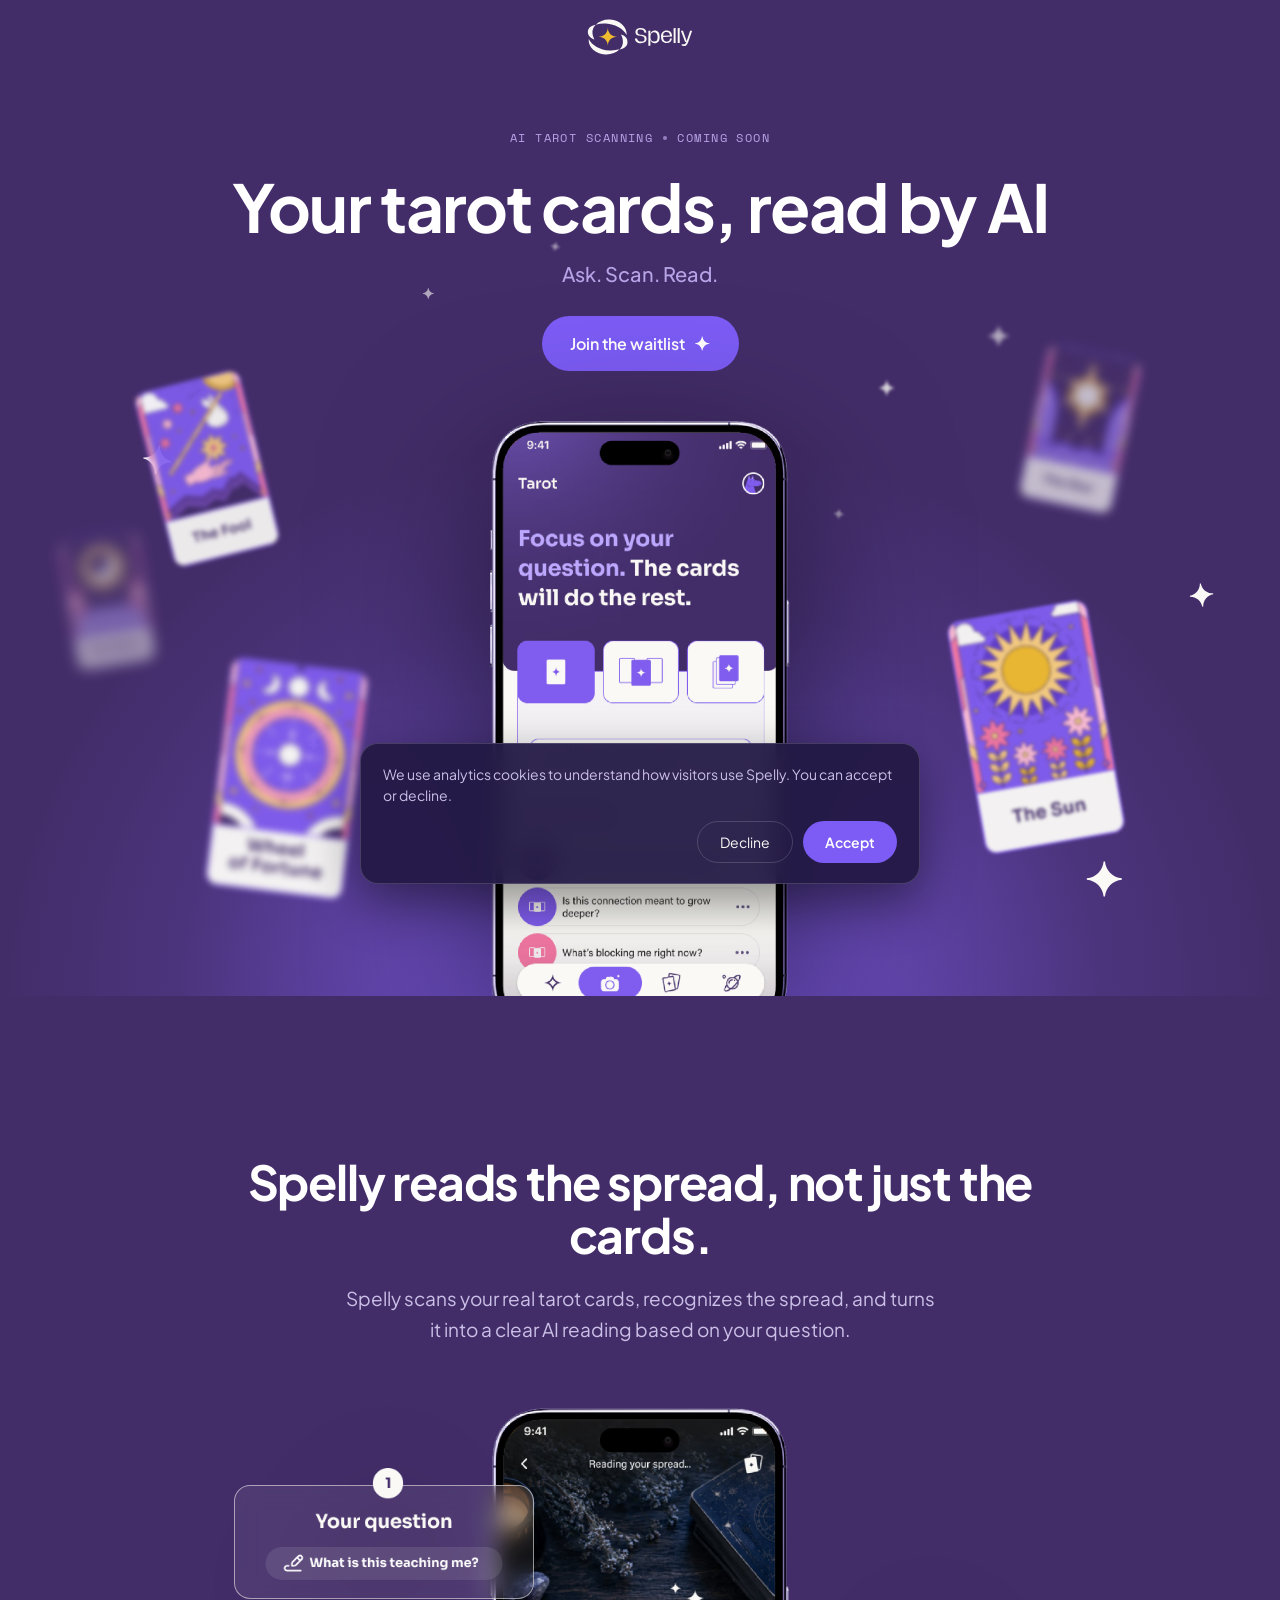
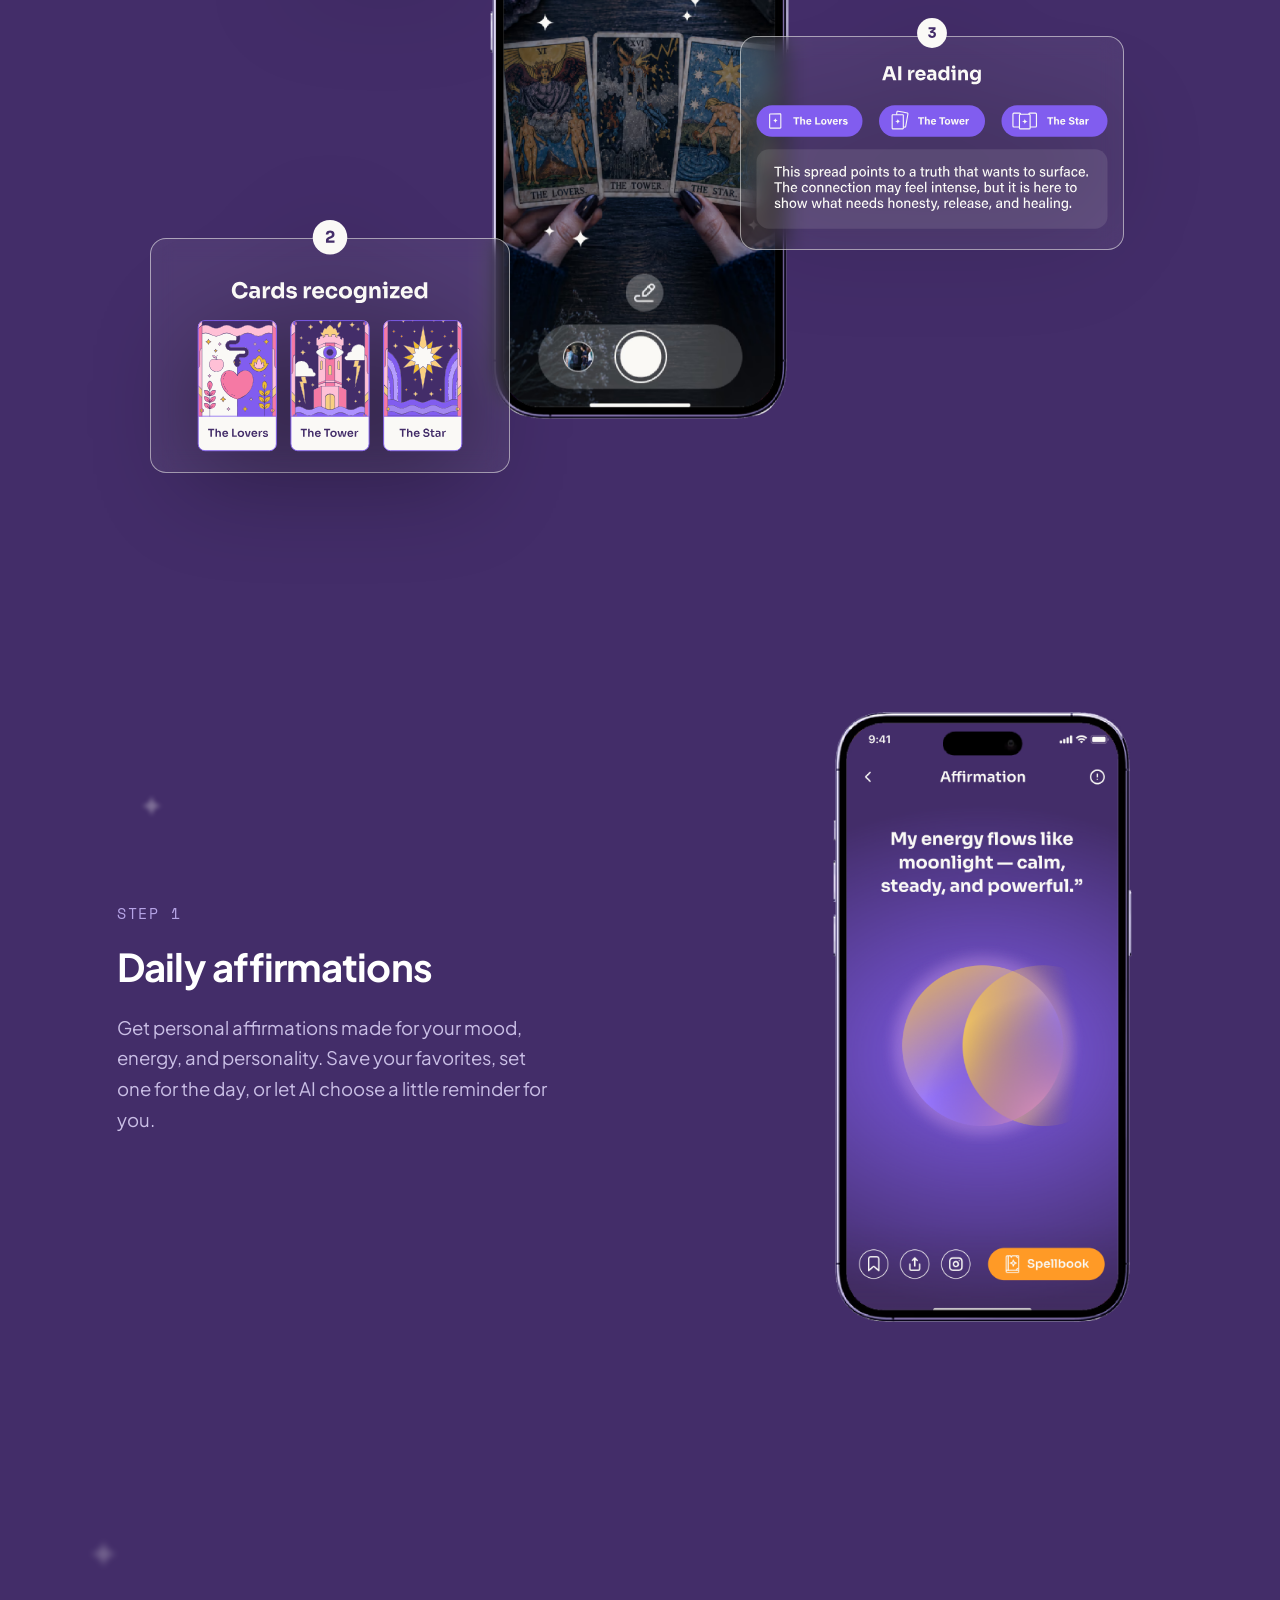
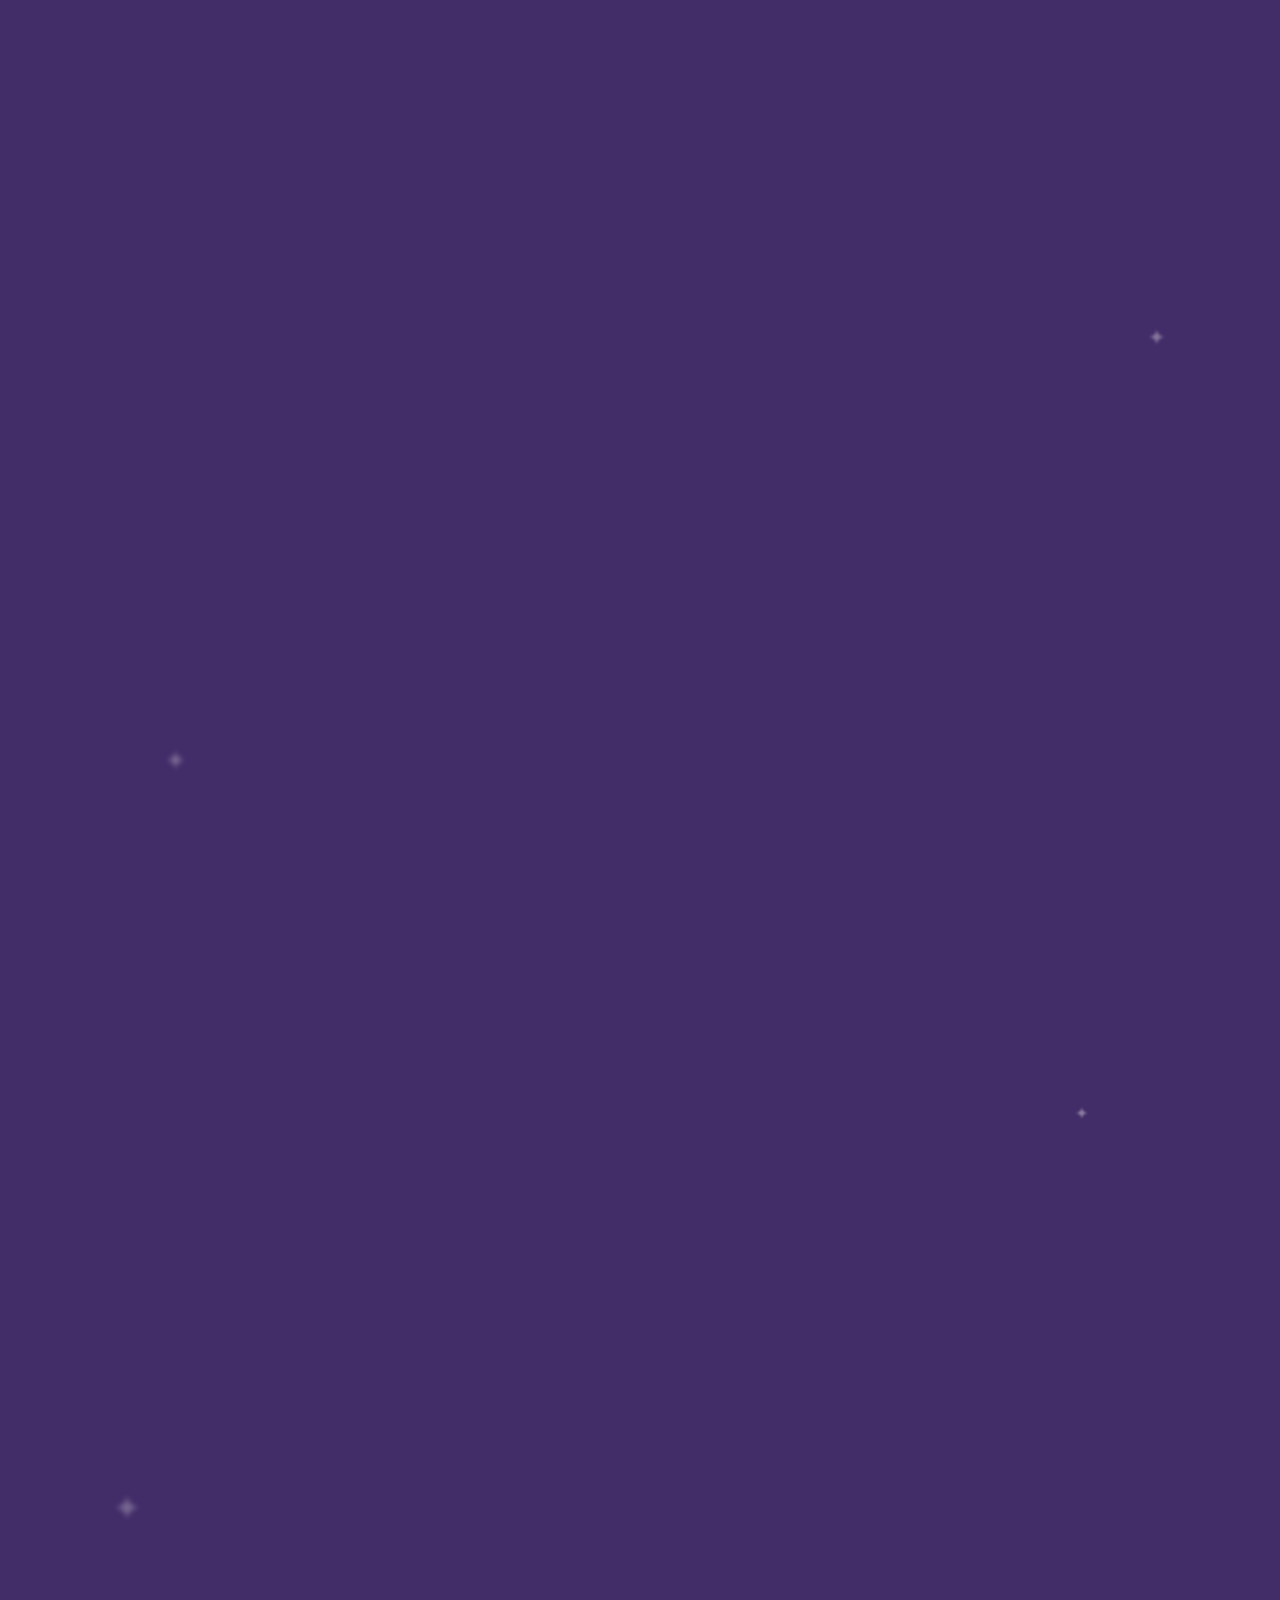
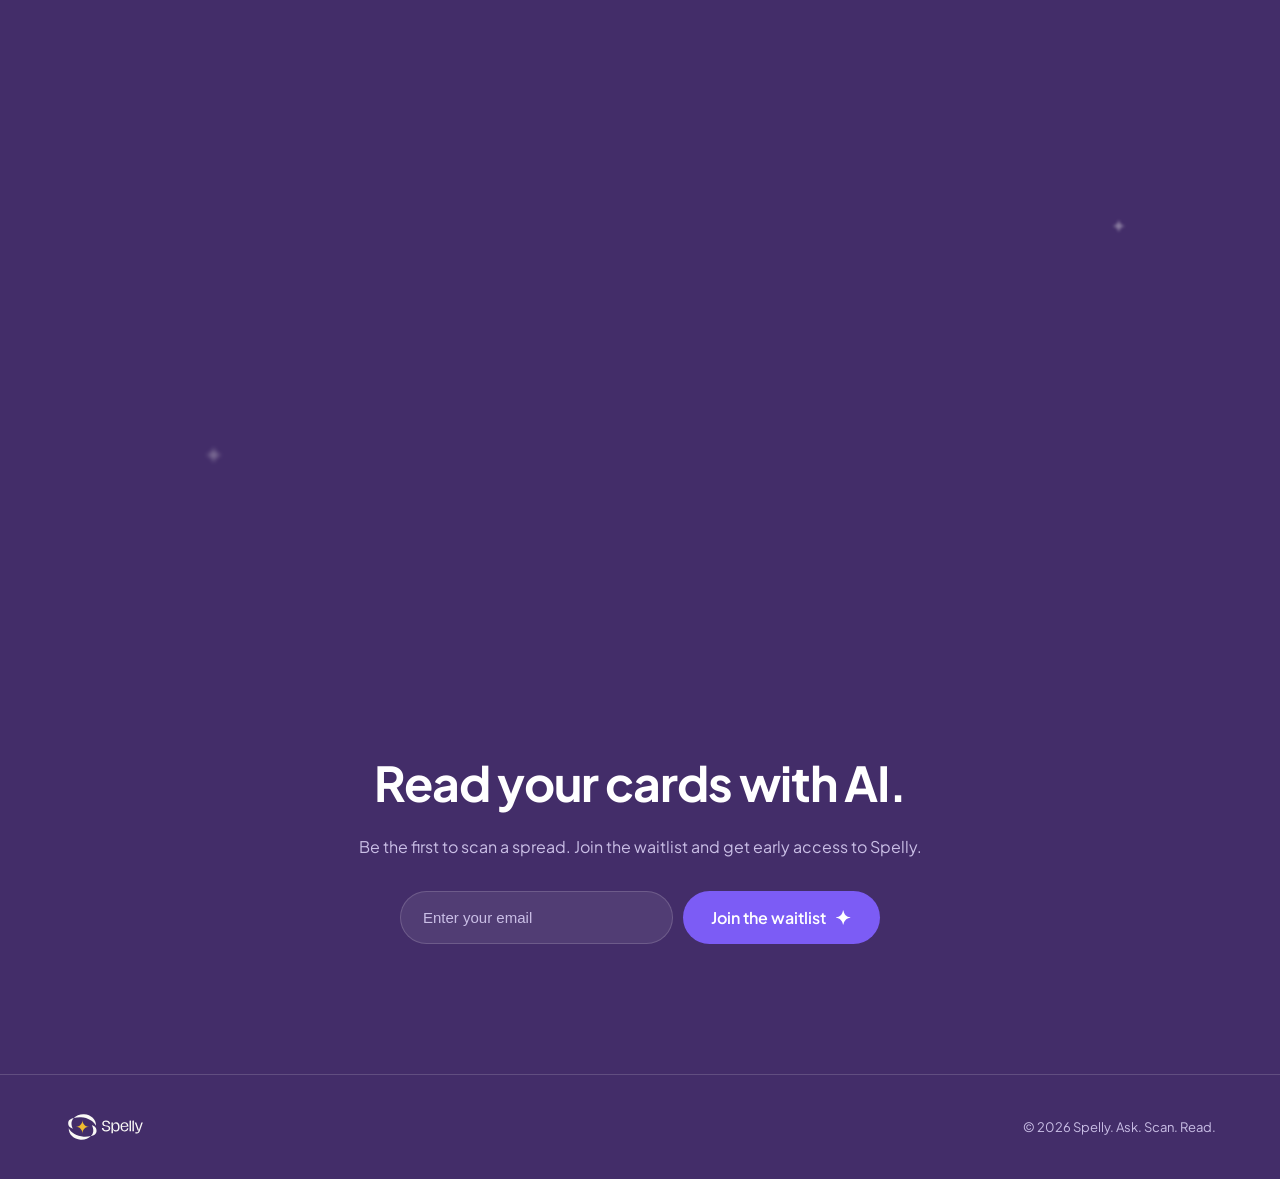
==== commit 700b13eb: "Add 3-step How it works section with scroll animation Web/tablet: pinned stage where the text convey" ====
--- a/index.html
+++ b/index.html
@@ -139,6 +139,93 @@
       </div>
     </section>
 
+    <!-- ===================== STEPS (web/tablet: pinned cross-fade · mobile: stacked) ===================== -->
+    <section class="steps" id="features">
+      <div class="steps__bg" aria-hidden="true">
+        <svg class="steps__spark ss-1" viewBox="0 0 24 24"><path d="M12 2c.4 5.1 4.5 9.2 9.6 9.6v.8C16.5 12.8 12.4 16.9 12 22h-.8C10.8 16.9 6.7 12.8 1.6 12.4v-.8C6.7 11.2 10.8 7.1 11.2 2h.8z"/></svg>
+        <svg class="steps__spark ss-2" viewBox="0 0 24 24"><path d="M12 2c.4 5.1 4.5 9.2 9.6 9.6v.8C16.5 12.8 12.4 16.9 12 22h-.8C10.8 16.9 6.7 12.8 1.6 12.4v-.8C6.7 11.2 10.8 7.1 11.2 2h.8z"/></svg>
+        <svg class="steps__spark ss-3" viewBox="0 0 24 24"><path d="M12 2c.4 5.1 4.5 9.2 9.6 9.6v.8C16.5 12.8 12.4 16.9 12 22h-.8C10.8 16.9 6.7 12.8 1.6 12.4v-.8C6.7 11.2 10.8 7.1 11.2 2h.8z"/></svg>
+        <svg class="steps__spark ss-4" viewBox="0 0 24 24"><path d="M12 2c.4 5.1 4.5 9.2 9.6 9.6v.8C16.5 12.8 12.4 16.9 12 22h-.8C10.8 16.9 6.7 12.8 1.6 12.4v-.8C6.7 11.2 10.8 7.1 11.2 2h.8z"/></svg>
+        <svg class="steps__spark ss-5" viewBox="0 0 24 24"><path d="M12 2c.4 5.1 4.5 9.2 9.6 9.6v.8C16.5 12.8 12.4 16.9 12 22h-.8C10.8 16.9 6.7 12.8 1.6 12.4v-.8C6.7 11.2 10.8 7.1 11.2 2h.8z"/></svg>
+        <svg class="steps__spark ss-6" viewBox="0 0 24 24"><path d="M12 2c.4 5.1 4.5 9.2 9.6 9.6v.8C16.5 12.8 12.4 16.9 12 22h-.8C10.8 16.9 6.7 12.8 1.6 12.4v-.8C6.7 11.2 10.8 7.1 11.2 2h.8z"/></svg>
+        <svg class="steps__spark ss-7" viewBox="0 0 24 24"><path d="M12 2c.4 5.1 4.5 9.2 9.6 9.6v.8C16.5 12.8 12.4 16.9 12 22h-.8C10.8 16.9 6.7 12.8 1.6 12.4v-.8C6.7 11.2 10.8 7.1 11.2 2h.8z"/></svg>
+        <svg class="steps__spark ss-8" viewBox="0 0 24 24"><path d="M12 2c.4 5.1 4.5 9.2 9.6 9.6v.8C16.5 12.8 12.4 16.9 12 22h-.8C10.8 16.9 6.7 12.8 1.6 12.4v-.8C6.7 11.2 10.8 7.1 11.2 2h.8z"/></svg>
+        <svg class="steps__spark ss-9" viewBox="0 0 24 24"><path d="M12 2c.4 5.1 4.5 9.2 9.6 9.6v.8C16.5 12.8 12.4 16.9 12 22h-.8C10.8 16.9 6.7 12.8 1.6 12.4v-.8C6.7 11.2 10.8 7.1 11.2 2h.8z"/></svg>
+      </div>
+      <div class="steps__track">
+        <div class="steps__stage">
+
+          <article class="theme is-active" data-i="0">
+            <div class="theme__text">
+              <span class="step__eyebrow">Step 1</span>
+              <h3 class="step__title">Daily affirmations</h3>
+              <p class="step__desc">Get personal affirmations made for your mood, energy, and personality. Save your favorites, set one for the day, or let AI choose a little reminder for you.</p>
+            </div>
+            <div class="theme__phone">
+              <div class="phone3">
+                <div class="phone3__inner">
+                  <img class="phone3__bg" src="materials/3_part/1.png" alt="Spelly — daily affirmations screen" />
+                  <span class="phone3__el phone3__el--sphere" aria-hidden="true"><img src="materials/3_part/affirmation_inside_1.png" alt="" /></span>
+                </div>
+              </div>
+            </div>
+          </article>
+
+          <article class="theme" data-i="1">
+            <div class="theme__text">
+              <span class="step__eyebrow">Step 2</span>
+              <h3 class="step__title">AI card readings</h3>
+              <p class="step__desc">Choose a spread and get a personal reading through AI. Use your real tarot cards, or pull animated cards inside the app. Save readings and track what starts to make sense over time.</p>
+            </div>
+            <div class="theme__phone">
+              <div class="phone3">
+                <div class="phone3__inner">
+                  <img class="phone3__bg" src="materials/3_part/2.png" alt="Spelly — AI tarot card readings screen" />
+                  <div class="ai-cards" aria-hidden="true">
+                    <div class="ai-card ai-card--l">
+                      <div class="ai-card__inner">
+                        <img class="ai-card__face ai-card__front" src="materials/3_part/AI_Page_Manual_close_card_2.svg" alt="" />
+                        <img class="ai-card__face ai-card__back" src="materials/3_part/AI_Page_Manual_open_card_2.svg" alt="" />
+                      </div>
+                    </div>
+                    <div class="ai-card ai-card--m">
+                      <div class="ai-card__inner">
+                        <img class="ai-card__face ai-card__front" src="materials/3_part/AI_Page_Manual_close_card_2.svg" alt="" />
+                        <img class="ai-card__face ai-card__back" src="materials/3_part/AI_Page_Manual_open_card_2_2.svg" alt="" />
+                      </div>
+                    </div>
+                    <div class="ai-card ai-card--r">
+                      <div class="ai-card__inner">
+                        <img class="ai-card__face ai-card__front" src="materials/3_part/AI_Page_Manual_close_card_2.svg" alt="" />
+                        <img class="ai-card__face ai-card__back" src="materials/3_part/AI_Page_Manual_open_card_3_2.svg" alt="" />
+                      </div>
+                    </div>
+                  </div>
+                </div>
+              </div>
+            </div>
+          </article>
+
+          <article class="theme" data-i="2">
+            <div class="theme__text">
+              <span class="step__eyebrow">Step 3</span>
+              <h3 class="step__title">Learn your magic</h3>
+              <p class="step__desc">Discover your totem animal through playful tests, explore tarot meanings, and read simple guides made for your personal path.</p>
+            </div>
+            <div class="theme__phone">
+              <div class="phone3">
+                <div class="phone3__inner">
+                  <img class="phone3__bg" src="materials/3_part/3.png" alt="Spelly — totem animal result screen" />
+                  <span class="phone3__el phone3__el--ram" aria-hidden="true"><img src="materials/3_part/Animal Gide_Ram_animalinside_3.png" alt="" /></span>
+                </div>
+              </div>
+            </div>
+          </article>
+
+        </div>
+      </div>
+    </section>
+
     <!-- ===================== WAITLIST / CTA ===================== -->
     <section class="cta" id="waitlist">
       <div class="container cta__inner">
--- a/styles.css
+++ b/styles.css
@@ -198,6 +198,95 @@
 .anno--cards{position:absolute;z-index:4;width:360px;bottom:95px;left:-30px}
 .anno--reading{position:absolute;z-index:3;width:384px;top:210px;right:-24px}
 
+/* ===================== STEPS (web/tablet: pinned cross-fade · mobile: stacked) ===================== */
+.steps{position:relative}
+/* scattered blurred sparkles drifting in the section background */
+.steps__bg{position:absolute;inset:0;z-index:0;pointer-events:none}
+.steps__spark{position:absolute;fill:#faf9f6}
+.ss-1{width:22px;top:7%;left:11%;filter:blur(2px);opacity:.32}
+.ss-2{width:13px;top:16%;right:13%;filter:blur(1.2px);opacity:.4}
+.ss-3{width:28px;top:30%;left:7%;filter:blur(3px);opacity:.26}
+.ss-4{width:16px;top:42%;right:9%;filter:blur(1.6px);opacity:.36}
+.ss-5{width:20px;top:55%;left:13%;filter:blur(2.4px);opacity:.3}
+.ss-6{width:12px;top:66%;right:15%;filter:blur(1.2px);opacity:.4}
+.ss-7{width:25px;top:78%;left:9%;filter:blur(2.6px);opacity:.28}
+.ss-8{width:14px;top:88%;right:12%;filter:blur(1.4px);opacity:.38}
+.ss-9{width:18px;top:95%;left:16%;filter:blur(2px);opacity:.3}
+
+/* tall track = scroll distance; the stage pins while the themes cross-fade in place */
+.steps__track{position:relative;z-index:1;height:360vh}
+.steps__stage{position:sticky;top:0;height:100vh;overflow:hidden}
+
+/* each theme (text + phone) is stacked on top of the others and cross-faded;
+   the new theme appears exactly as the old fades — both frozen (pinned) together */
+.theme{
+  position:absolute;top:0;bottom:0;left:0;right:0;
+  margin-inline:auto;max-width:var(--maxw);padding:0 clamp(48px,6vw,120px);
+  display:grid;grid-template-columns:1fr minmax(300px,360px);
+  gap:80px;align-items:center;
+  opacity:0;pointer-events:none;
+}
+/* web/tablet: JS drives opacity + the text conveyor directly from scroll, with a
+   "dwell" (scroll-in-place) on each theme before the conveyor moves to the next.
+   is-active is only the no-JS fallback. */
+.theme.is-active{opacity:1;pointer-events:auto}
+.theme__text{max-width:440px}
+.theme__phone{display:flex;justify-content:center}
+
+.step__eyebrow{
+  font-family:"Space Mono",monospace;text-transform:uppercase;
+  letter-spacing:.12em;font-size:clamp(15px,1vw,18px);color:var(--lilac);
+}
+.step__title{
+  font-size:clamp(34px,3vw,58px);font-weight:700;color:#fff;
+  letter-spacing:-.02em;margin:14px 0 18px;
+}
+.step__desc{color:var(--cream-dim);font-size:clamp(18px,1.45vw,23px);line-height:1.65}
+
+/* phone: outer box crops (used on mobile); inner holds the full frame + inside elements */
+.phone3{position:relative;width:clamp(300px,22vw,360px);max-width:100%;aspect-ratio:792/1617;overflow:hidden}
+.phone3__inner{position:relative;width:100%;aspect-ratio:792/1617}
+.phone3__bg{display:block;width:100%}
+
+/* elements placed INSIDE the phone (positioned as % of the full frame) */
+.phone3__el{position:absolute;left:50%;transform:translate(-50%,-50%)}
+.phone3__el--sphere{top:53%;width:74%}              /* +15% */
+.phone3__el--ram{top:29%;width:47%}                 /* +20% bigger, 20% lower, centred */
+
+/* sphere & bubble: scale + fade in when scrolled into view, then a tiny endless float.
+   (the sphere additionally gets a scroll-driven grow/shrink via JS on the wrapper) */
+.phone3__el--sphere img,
+.phone3__el--ram img{display:block;width:100%;opacity:0;transform:scale(.82)}
+.phone3__el--sphere.is-in img{
+  animation:sphereIn .9s var(--ease) forwards, sphereFloat 6s ease-in-out 1s infinite;
+}
+.phone3__el--ram.is-in img{
+  animation:bubbleIn .75s cubic-bezier(.34,1.35,.66,1) forwards, sphereFloat 6.5s ease-in-out .9s infinite;
+}
+@keyframes sphereIn{from{opacity:0;transform:scale(.82)}to{opacity:1;transform:scale(1)}}
+@keyframes sphereFloat{0%,100%{translate:0 0}50%{translate:0 -4%}}
+/* snappier "pop" entrance for the bubble — small → overshoot → settle */
+@keyframes bubbleIn{0%{opacity:0;transform:scale(.5)}60%{opacity:1;transform:scale(1.08)}100%{opacity:1;transform:scale(1)}}
+
+/* AI page: 3 cards, middle one raised (bottoms aligned, middle taller) */
+.ai-cards{
+  position:absolute;left:50%;top:50%;transform:translate(-50%,-50%);
+  width:78%;display:flex;justify-content:center;align-items:flex-end;gap:4%;
+}
+.ai-card{width:28%;perspective:900px}
+.ai-card--m{width:31%}
+/* each card flips on its Y axis to reveal the open card on the back face */
+.ai-card__inner{position:relative;width:100%;transform-style:preserve-3d;transition:transform .85s var(--ease)}
+.ai-card__face{display:block;width:100%;backface-visibility:hidden;-webkit-backface-visibility:hidden}
+.ai-card__front{position:relative}
+.ai-card__back{position:absolute;inset:0;transform:rotateY(180deg)}
+/* flip when AI theme is reached (web/tablet: JS toggles .is-flipped) */
+.ai-cards.is-flipped .ai-card__inner{transform:rotateY(180deg)}
+/* stagger so the cards turn over one after another (left → middle → right) */
+.ai-card--l .ai-card__inner{transition-delay:0s}
+.ai-card--m .ai-card__inner{transition-delay:.16s}
+.ai-card--r .ai-card__inner{transition-delay:.32s}
+
 /* ===================== CTA / WAITLIST ===================== */
 .cta{
   padding:140px 0 130px;text-align:center;position:relative;
@@ -283,6 +372,10 @@
   .sp-2{right:24%}
   .sp-6{left:25%}
   .sp-5{right:15%}
+
+  /* steps: keep the pinned cross-fade, but larger side padding + smaller phone */
+  .theme{grid-template-columns:1fr minmax(240px,290px);gap:44px;padding:0 96px}
+  .phone3{width:280px}
 }
 
 /* PHONE ≤809 — centered hero (matches reference), waitlist link + burger in nav */
@@ -324,6 +417,32 @@
   .anno--cards{width:min(272px,72vw);bottom:2%;right:0;left:auto;translate:0 -15%}
   .anno--reading{display:none}
 
+  /* steps: NO animation. 3 stacked blocks — phone (cropped 30% at the bottom) then text */
+  .steps{padding-top:72px}          /* bigger gap after the 2nd section (showcase) */
+  .steps__track{height:auto}
+  .steps__stage{position:static;height:auto;overflow:visible}
+  .theme{
+    position:static;opacity:1;pointer-events:auto;
+    display:flex;flex-direction:column;align-items:center;text-align:center;
+    gap:22px;max-width:none;padding:64px 20px;               /* bigger gap between sections */
+  }
+  .theme__phone{order:-1;width:100%;opacity:0;transition:opacity .6s var(--ease)} /* fade in on scroll */
+  .theme__phone.is-in{opacity:1}
+  .phone3{width:min(230px,62vw);aspect-ratio:792/1245}  /* crop ~23% (10% taller than before) */
+  /* text fades + slides up when it scrolls into view (JS adds .is-in) */
+  .theme__text{
+    max-width:360px;opacity:0;transform:translateY(26px);
+    transition:opacity .6s var(--ease),transform .6s var(--ease);
+  }
+  .theme__text.is-in{opacity:1;transform:none}
+  .ai-cards.is-in .ai-card__inner{transform:rotateY(180deg)} /* flip when scrolled into view */
+  .step__desc{max-width:340px;margin-inline:auto}
+
+  /* keep mobile text at its original (smaller) size — the +20% is web/tablet only */
+  .step__eyebrow{font-size:13px}
+  .step__title{font-size:clamp(28px,7.4vw,34px)}
+  .step__desc{font-size:15px}
+
   .cta{padding:110px 0 90px}
   .cta__form{flex-direction:column}
   .cta__form .btn{width:100%}
@@ -334,4 +453,6 @@
   html{scroll-behavior:auto}
   .reveal{opacity:1;transform:none;transition:none}
   .float-slow,.float-slow .anno__fg{animation:none}
-}
+  .phone3__el--sphere img,.phone3__el--ram img{opacity:1;transform:none;animation:none}
+  .theme__text,.theme__phone{opacity:1;transform:none}
+}
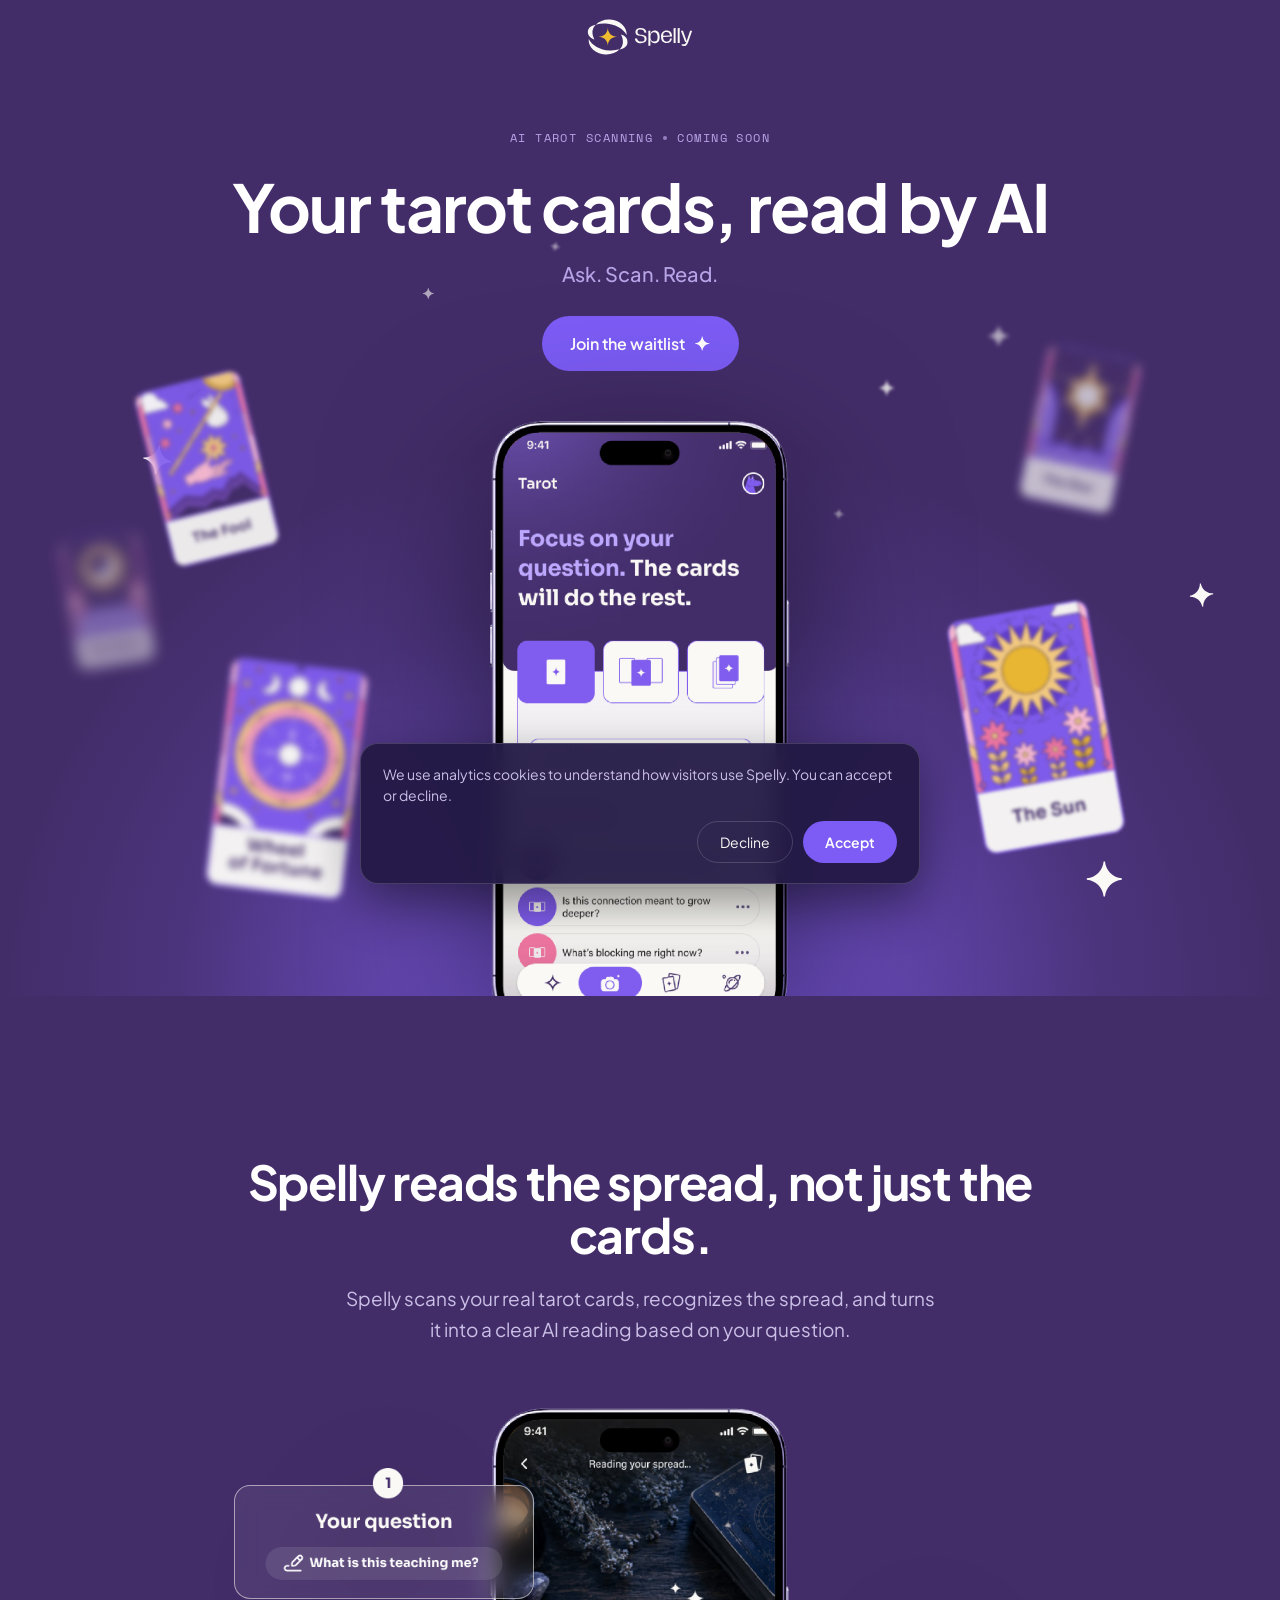
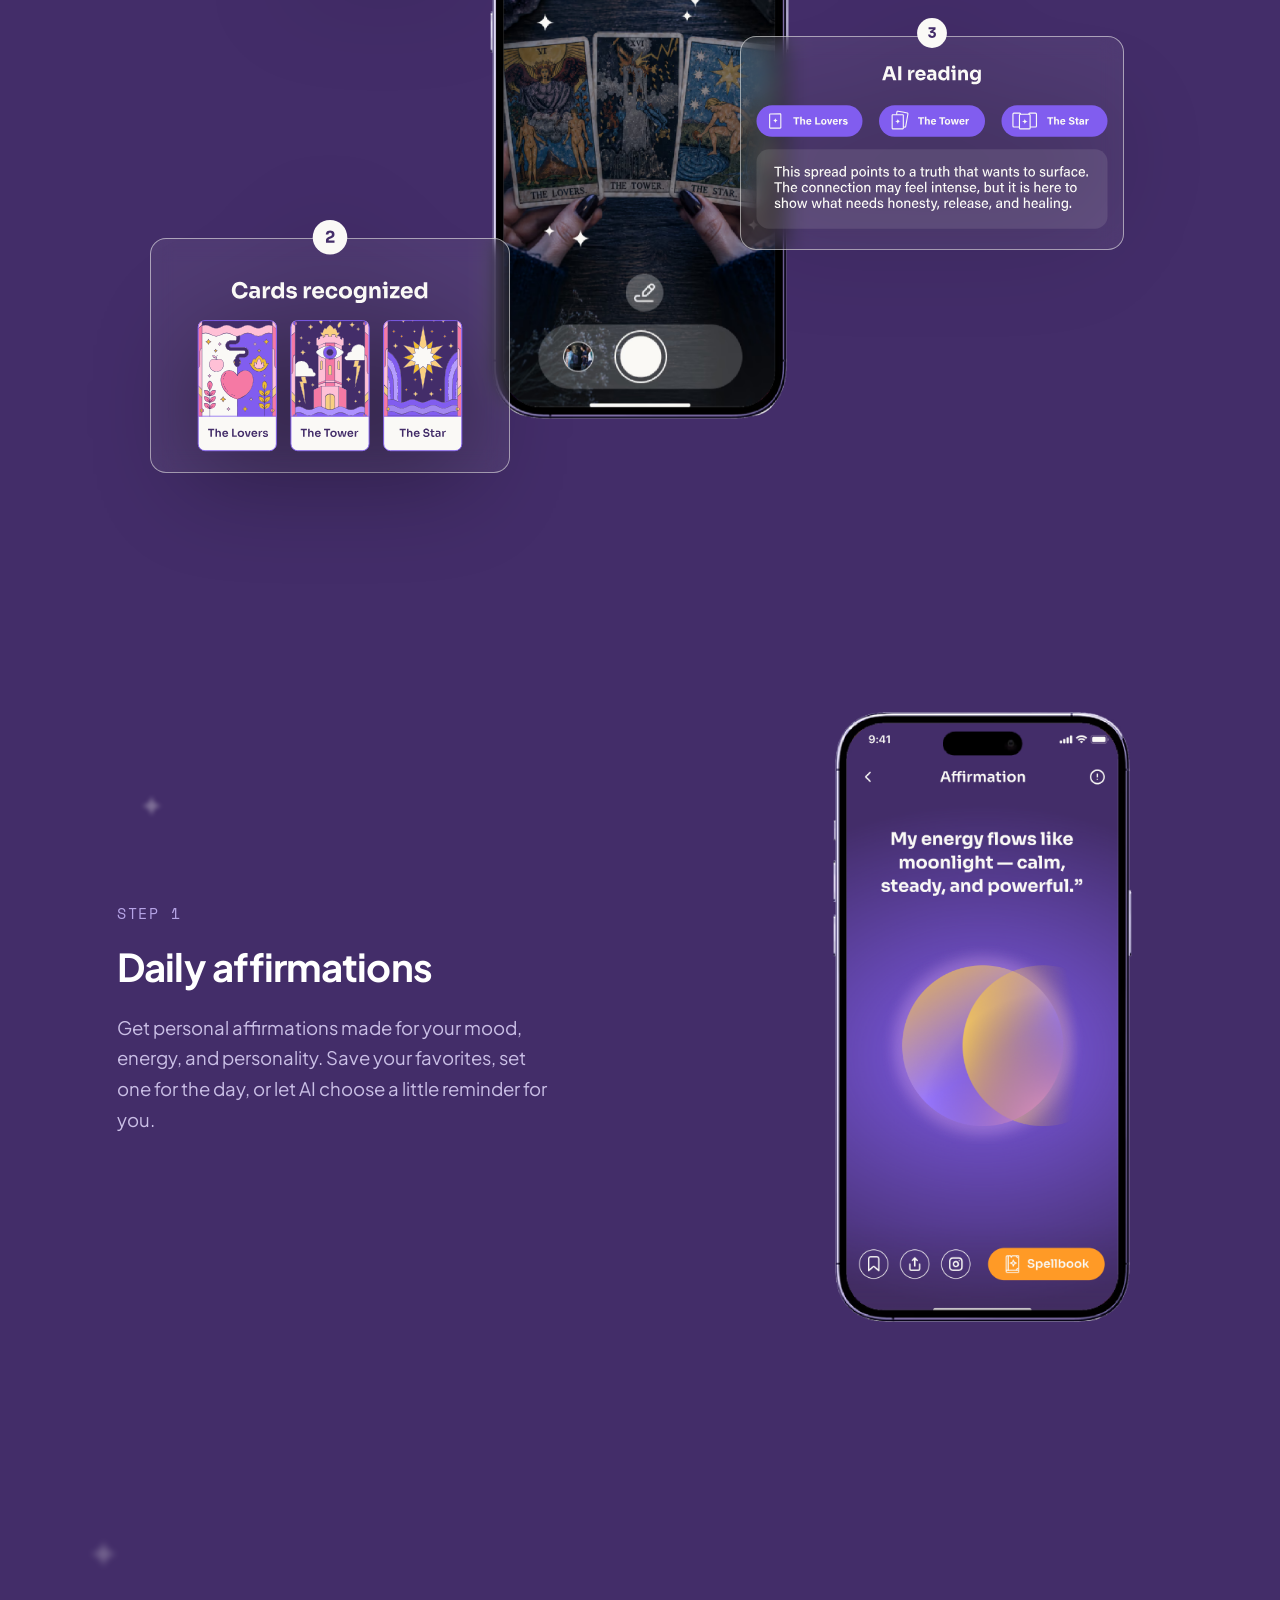
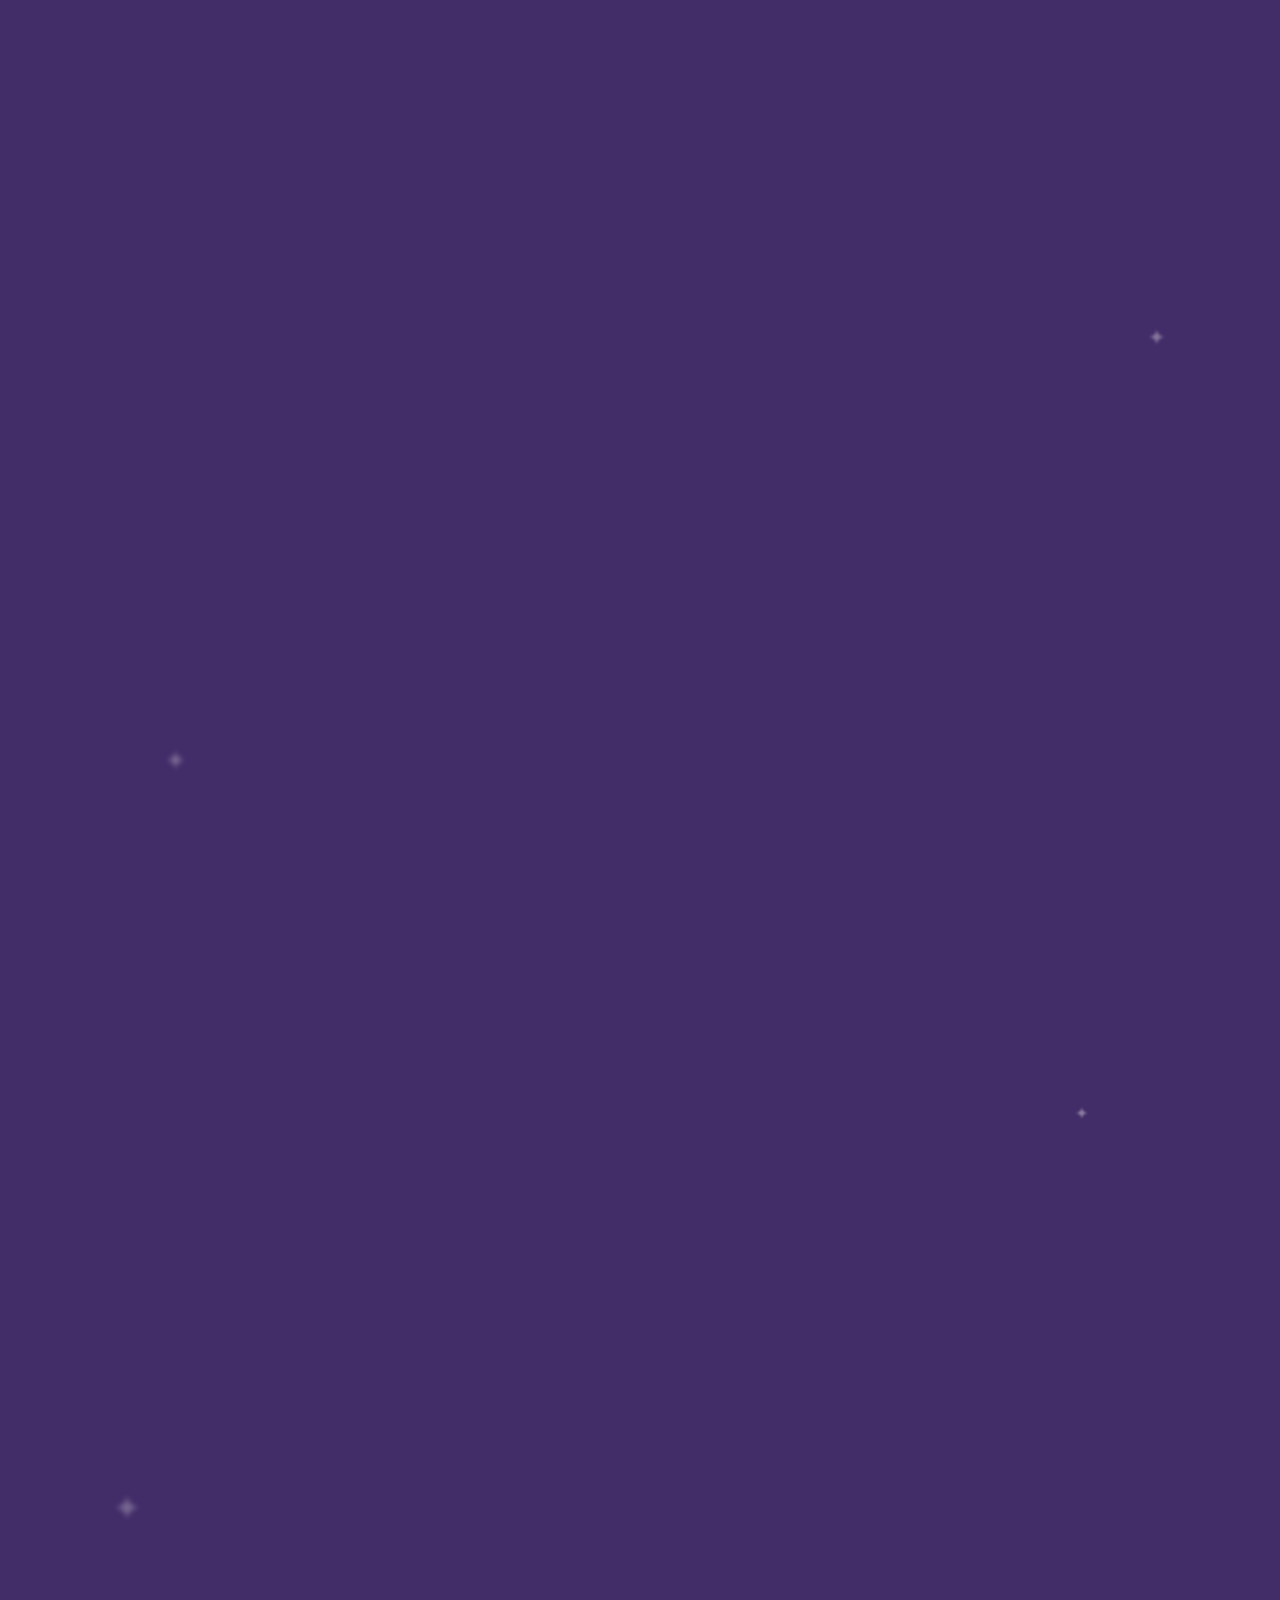
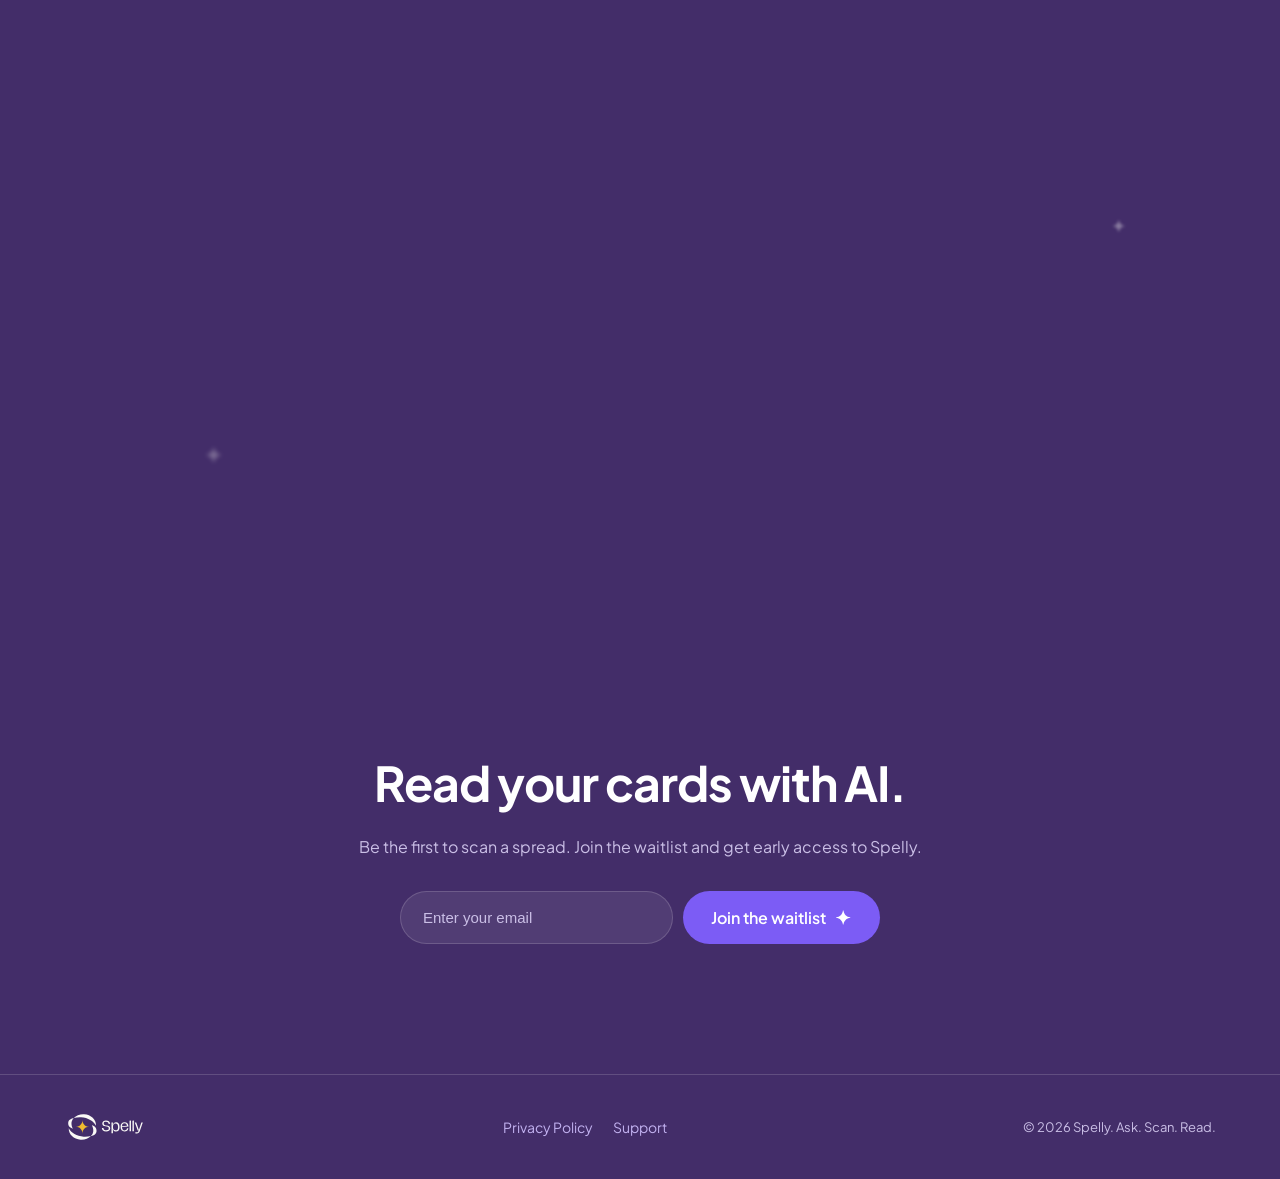
==== commit d49a7f0f: "Add Support page with Web3Forms email + footer links to Privacy/Support - support.html: dark glass d" ====
--- a/index.html
+++ b/index.html
@@ -3,19 +3,28 @@
 <head>
   <meta charset="UTF-8" />
   <meta name="viewport" content="width=device-width, initial-scale=1.0" />
-  <title>Spelly — Your tarot cards, read by AI</title>
-  <meta name="description" content="AI tarot readings from your real cards. Scan your spread, ask a question, and receive a clear interpretation powered by Spelly." />
+  <title>Spelly — AI Tarot Reading App | Scan Your Cards, Get a Reading</title>
+  <meta name="description" content="Spelly is an AI tarot reading app. Scan your real tarot cards or pull animated ones, ask a question, and get a clear, personal interpretation of your spread. Join the waitlist for early access." />
+  <link rel="canonical" href="https://spelly.site/" />
+  <meta name="robots" content="index, follow" />
+  <meta name="theme-color" content="#0b0614" />
 
   <!-- icons -->
   <link rel="icon" type="image/png" href="materials/Logo%20icon%20for%20web.png" />
   <link rel="apple-touch-icon" href="materials/icon%20for%20google%20ads.png" />
 
   <!-- social / open graph -->
-  <meta property="og:title" content="Spelly — Your tarot cards, read by AI" />
-  <meta property="og:description" content="Ask. Scan. Read. AI tarot readings from your real cards." />
-  <meta property="og:image" content="materials/Splash%20screen.png" />
+  <meta property="og:title" content="Spelly — AI Tarot Reading App" />
+  <meta property="og:description" content="Scan your real tarot cards, ask a question, and get a clear AI reading of your spread. Ask. Scan. Read." />
+  <meta property="og:image" content="https://spelly.site/materials/Splash%20screen.png" />
+  <meta property="og:url" content="https://spelly.site/" />
   <meta property="og:type" content="website" />
+  <meta property="og:site_name" content="Spelly" />
+  <meta property="og:locale" content="en_US" />
   <meta name="twitter:card" content="summary_large_image" />
+  <meta name="twitter:title" content="Spelly — AI Tarot Reading App" />
+  <meta name="twitter:description" content="Scan your real tarot cards, ask a question, and get a clear AI reading of your spread." />
+  <meta name="twitter:image" content="https://spelly.site/materials/Splash%20screen.png" />
 
   <!-- fonts -->
   <link rel="preconnect" href="https://fonts.googleapis.com" />
@@ -53,6 +62,45 @@
     gtag('js', new Date());
     gtag('config', 'G-XJ9HLSKZL2');
   </script>
+
+  <!-- Structured data: tells Google what Spelly is (rich results) -->
+  <script type="application/ld+json">
+  {
+    "@context": "https://schema.org",
+    "@graph": [
+      {
+        "@type": "Organization",
+        "@id": "https://spelly.site/#organization",
+        "name": "Spelly",
+        "url": "https://spelly.site/",
+        "logo": "https://spelly.site/materials/Logo%20icon%20for%20web.png",
+        "description": "Spelly is an AI tarot reading app that scans your real cards and turns your spread into a clear, personal interpretation."
+      },
+      {
+        "@type": "WebSite",
+        "@id": "https://spelly.site/#website",
+        "url": "https://spelly.site/",
+        "name": "Spelly",
+        "publisher": { "@id": "https://spelly.site/#organization" },
+        "inLanguage": "en"
+      },
+      {
+        "@type": "SoftwareApplication",
+        "name": "Spelly",
+        "applicationCategory": "LifestyleApplication",
+        "operatingSystem": "iOS, Android",
+        "url": "https://spelly.site/",
+        "image": "https://spelly.site/materials/Splash%20screen.png",
+        "description": "AI tarot reading app. Scan your real tarot cards or pull animated ones, ask a question, and get a clear AI interpretation of your spread. Daily affirmations, AI card readings, and tarot learning guides.",
+        "offers": {
+          "@type": "Offer",
+          "price": "0",
+          "priceCurrency": "USD"
+        }
+      }
+    ]
+  }
+  </script>
 </head>
 <body>
   <!-- ===================== NAVBAR ===================== -->
@@ -256,6 +304,10 @@
   <footer class="footer">
     <div class="container footer__inner">
       <a class="footer__logo" href="#top" aria-label="Spelly"><img src="materials/logo.svg" alt="Spelly" /></a>
+      <nav class="footer__links" aria-label="Footer">
+        <a href="privacy.html">Privacy Policy</a>
+        <a href="support.html">Support</a>
+      </nav>
       <p class="footer__copy">© 2026 Spelly. Ask. Scan. Read.</p>
     </div>
   </footer>
--- a/styles.css
+++ b/styles.css
@@ -456,3 +456,108 @@
   .phone3__el--sphere img,.phone3__el--ram img{opacity:1;transform:none;animation:none}
   .theme__text,.theme__phone{opacity:1;transform:none}
 }
+
+/* ===================== SUPPORT PAGE ===================== */
+/* dark site bg + shared nav/footer; glass cards (from the Support Web design) */
+.page-support{display:flex;flex-direction:column;min-height:100vh}
+.page-support .support{flex:1;position:relative;overflow:hidden;padding:72px 0 96px}
+.support__decor{position:absolute;inset:0;z-index:0;pointer-events:none}
+.support__glow{
+  position:absolute;left:50%;top:420px;width:1200px;height:900px;margin-left:-600px;
+  background:radial-gradient(closest-side,rgba(110,72,190,.45),rgba(110,72,190,0));
+}
+.ssp-1{width:34px;top:560px;left:calc(50% - 560px)}
+.ssp-2{width:14px;top:320px;left:calc(50% - 300px);opacity:.6}
+.ssp-3{width:22px;top:360px;right:calc(50% - 460px);opacity:.7}
+.ssp-4{width:28px;top:720px;right:calc(50% - 640px)}
+
+.support__wrap{position:relative;z-index:1;width:100%;max-width:640px;margin-inline:auto;padding-inline:16px}
+.support__head{display:flex;flex-direction:column;align-items:center;text-align:center}
+.support__head .eyebrow{margin-bottom:22px}
+.support__title{
+  font-size:clamp(40px,7vw,64px);font-weight:600;letter-spacing:-.035em;
+  line-height:1.05;color:#fff;text-wrap:balance;
+}
+.support__lead{font-size:19px;line-height:1.5;color:#C2B2F0;margin-top:16px;max-width:460px;text-wrap:pretty}
+
+/* ---------- glass cards ---------- */
+.glass{
+  background:rgba(255,255,255,.07);border:1px solid rgba(255,255,255,.14);
+  border-radius:28px;padding:28px;
+  backdrop-filter:blur(18px);-webkit-backdrop-filter:blur(18px);
+}
+.glass[hidden]{display:none}
+.support__form{margin-top:44px;display:flex;flex-direction:column;gap:22px}
+.glass--sent{margin-top:44px;padding:44px 28px;display:flex;flex-direction:column;align-items:center;text-align:center}
+
+.sfield{display:flex;flex-direction:column;gap:10px}
+.sfield__label{font-size:14px;font-weight:600;color:#fff}
+
+.chips{display:flex;flex-wrap:wrap;gap:8px}
+.chip{
+  padding:9px 16px;border-radius:999px;border:1.5px solid rgba(255,255,255,.22);
+  color:#fff;font-size:14px;font-weight:500;background:transparent;
+  transition:border-color .15s ease, background .15s ease;
+}
+.chip:hover{border-color:#B9A6E8}
+.chip.is-selected{background:#7B5CF5;border-color:#7B5CF5;font-weight:600}
+
+.sfield__textarea,.sfield__input{
+  width:100%;font-family:inherit;font-size:16px;color:#fff;
+  border:1.5px solid rgba(255,255,255,.16);background:rgba(255,255,255,.08);outline:none;
+  transition:border-color .15s ease, background .15s ease;
+}
+.sfield__textarea{border-radius:18px;padding:14px 16px;line-height:1.5;resize:vertical;min-height:120px}
+.sfield__input{height:54px;border-radius:999px;padding:0 22px}
+.sfield__textarea::placeholder,.sfield__input::placeholder{color:rgba(255,255,255,.45)}
+.sfield__textarea:focus,.sfield__input:focus{border-color:#B9A6E8;background:rgba(255,255,255,.12)}
+
+.sbtn{height:58px;gap:12px;font-size:17px;padding:0 24px}
+.sbtn .ico-star{width:20px;height:20px}
+.sbtn:hover{background:#8668FF}
+.sbtn:disabled{background:rgba(123,92,245,.4);color:rgba(255,255,255,.6);transform:none;box-shadow:none;cursor:not-allowed}
+.sbtn.is-sending{cursor:progress}
+.sbtn--ghost{
+  margin-top:26px;padding:0 26px;height:50px;border-radius:999px;
+  border:1.5px solid rgba(255,255,255,.3);color:#fff;font-size:15px;font-weight:600;
+  transition:border-color .15s ease;
+}
+.sbtn--ghost:hover{border-color:#fff}
+
+.support__error{font-size:14px;color:#ff8a8a;margin-top:-10px}
+.support__error[hidden]{display:none}
+
+.sent__badge{width:64px;height:64px;border-radius:50%;background:#7B5CF5;display:grid;place-items:center}
+.sent__badge svg{width:28px;height:28px;fill:#fff}
+.sent__title{font-size:26px;font-weight:600;letter-spacing:-.02em;margin-top:20px;color:#fff}
+.sent__text{font-size:17px;line-height:1.5;color:#C2B2F0;margin-top:8px;max-width:340px;text-wrap:pretty}
+.sent__email{color:#fff;font-weight:600}
+
+.support__info{display:grid;grid-template-columns:repeat(auto-fit,minmax(240px,1fr));gap:12px;margin-top:16px}
+.icard{border-radius:22px;padding:22px}
+.icard__label{font-family:"Space Mono",monospace;font-size:12px;letter-spacing:.2em;text-transform:uppercase;color:#B9A6E8}
+.icard__link{display:block;font-size:18px;font-weight:600;color:#fff;margin-top:10px;transition:color .2s ease}
+.icard__link:hover{color:#C9B8FF}
+.icard__text{font-size:15px;line-height:1.5;color:#E4DBFF;margin-top:10px;text-wrap:pretty}
+
+/* ---------- footer links (shared, all pages) ---------- */
+.footer__links{display:flex;gap:20px;font-size:14px;color:#C2B2F0}
+.footer__links a{transition:color .2s ease}
+.footer__links a:hover,.footer__links a[aria-current="page"]{color:#fff}
+
+/* ---------- legal pages (privacy) ---------- */
+.legal{padding:48px 0 96px;max-width:720px;margin-inline:auto}
+.legal h1{font-size:clamp(32px,4.6vw,44px);font-weight:700;letter-spacing:-.02em;color:#fff}
+.legal p{margin-top:18px;color:var(--cream-dim);font-size:16px;line-height:1.7}
+.legal a{color:var(--purple-h)}
+
+@media (max-width:809px){
+  .page-support .support{padding:40px 0 72px}
+  .support__lead{font-size:16px}
+  .glass{padding:22px}
+  .support__form,.glass--sent{margin-top:32px}
+  .ssp-1,.ssp-4{display:none}
+  .footer__links{justify-content:center}
+}
+
+.hp{position:absolute;left:-9999px;opacity:0;pointer-events:none}
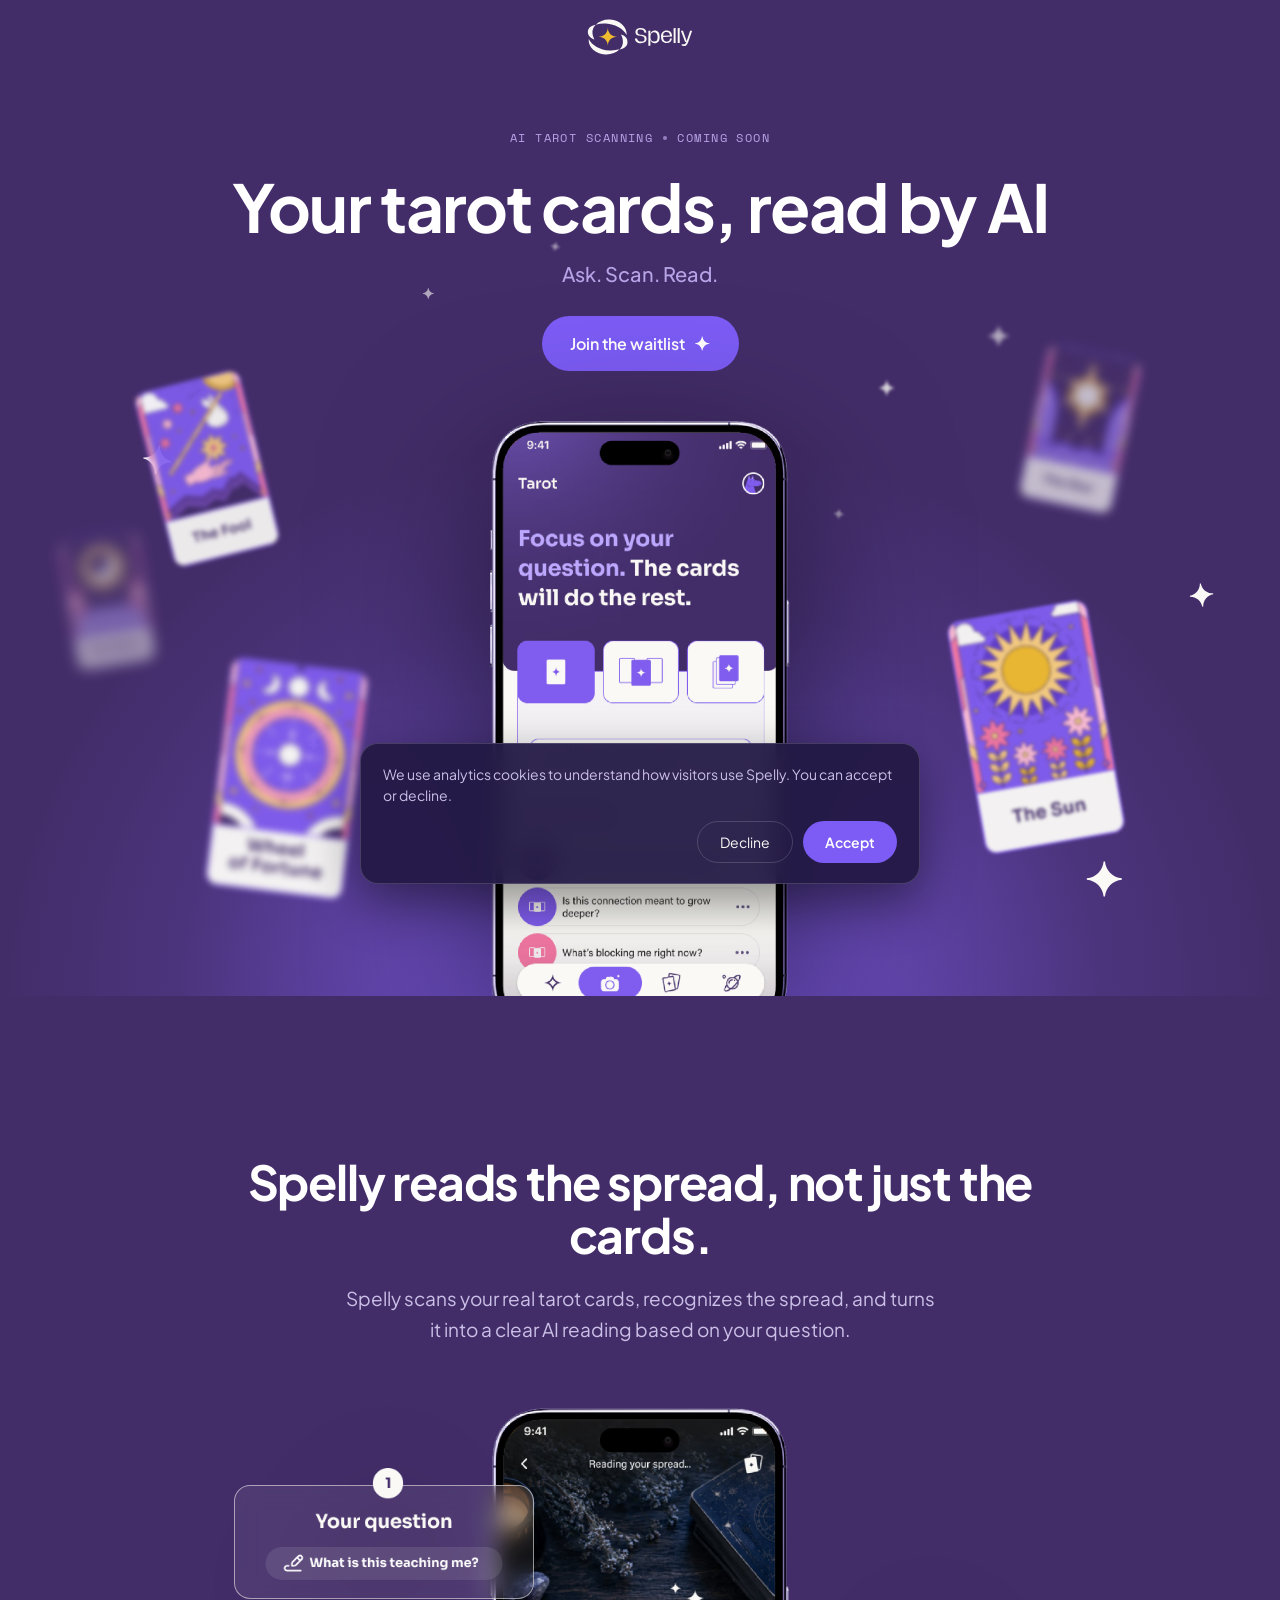
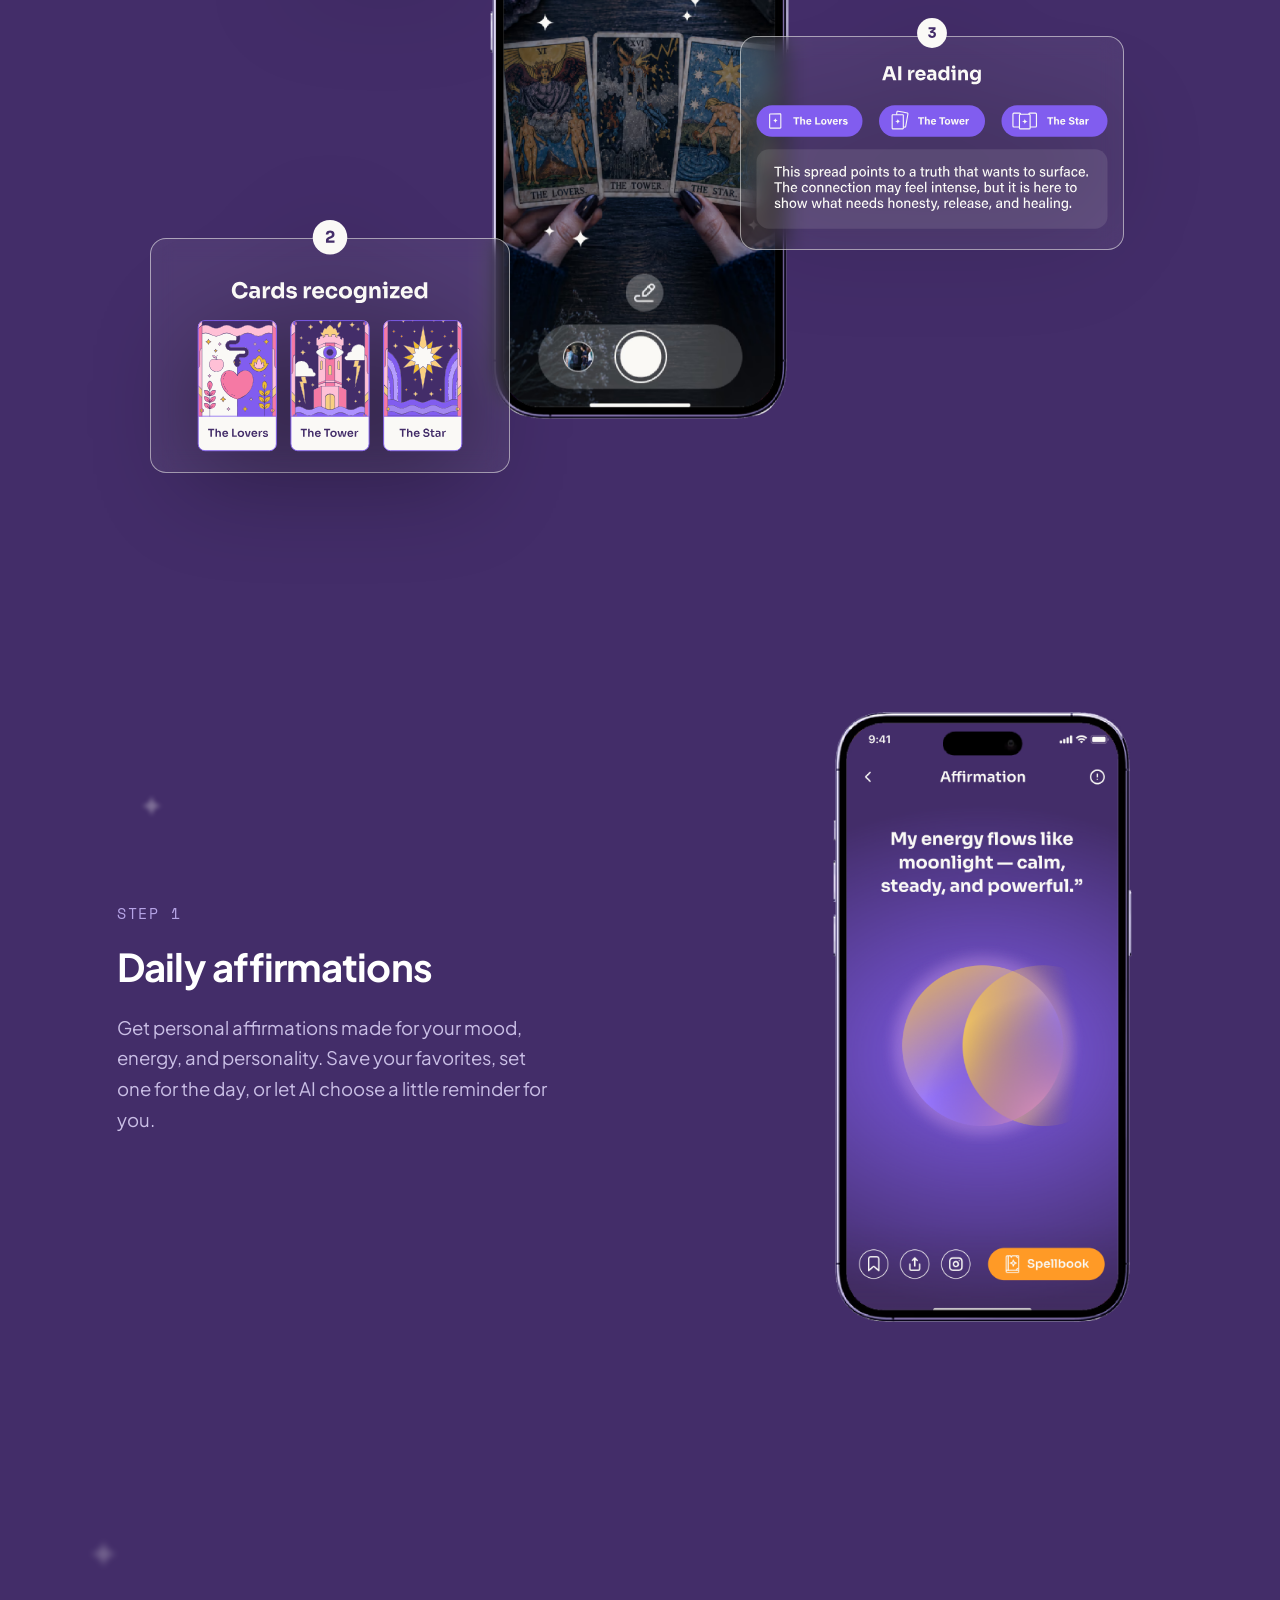
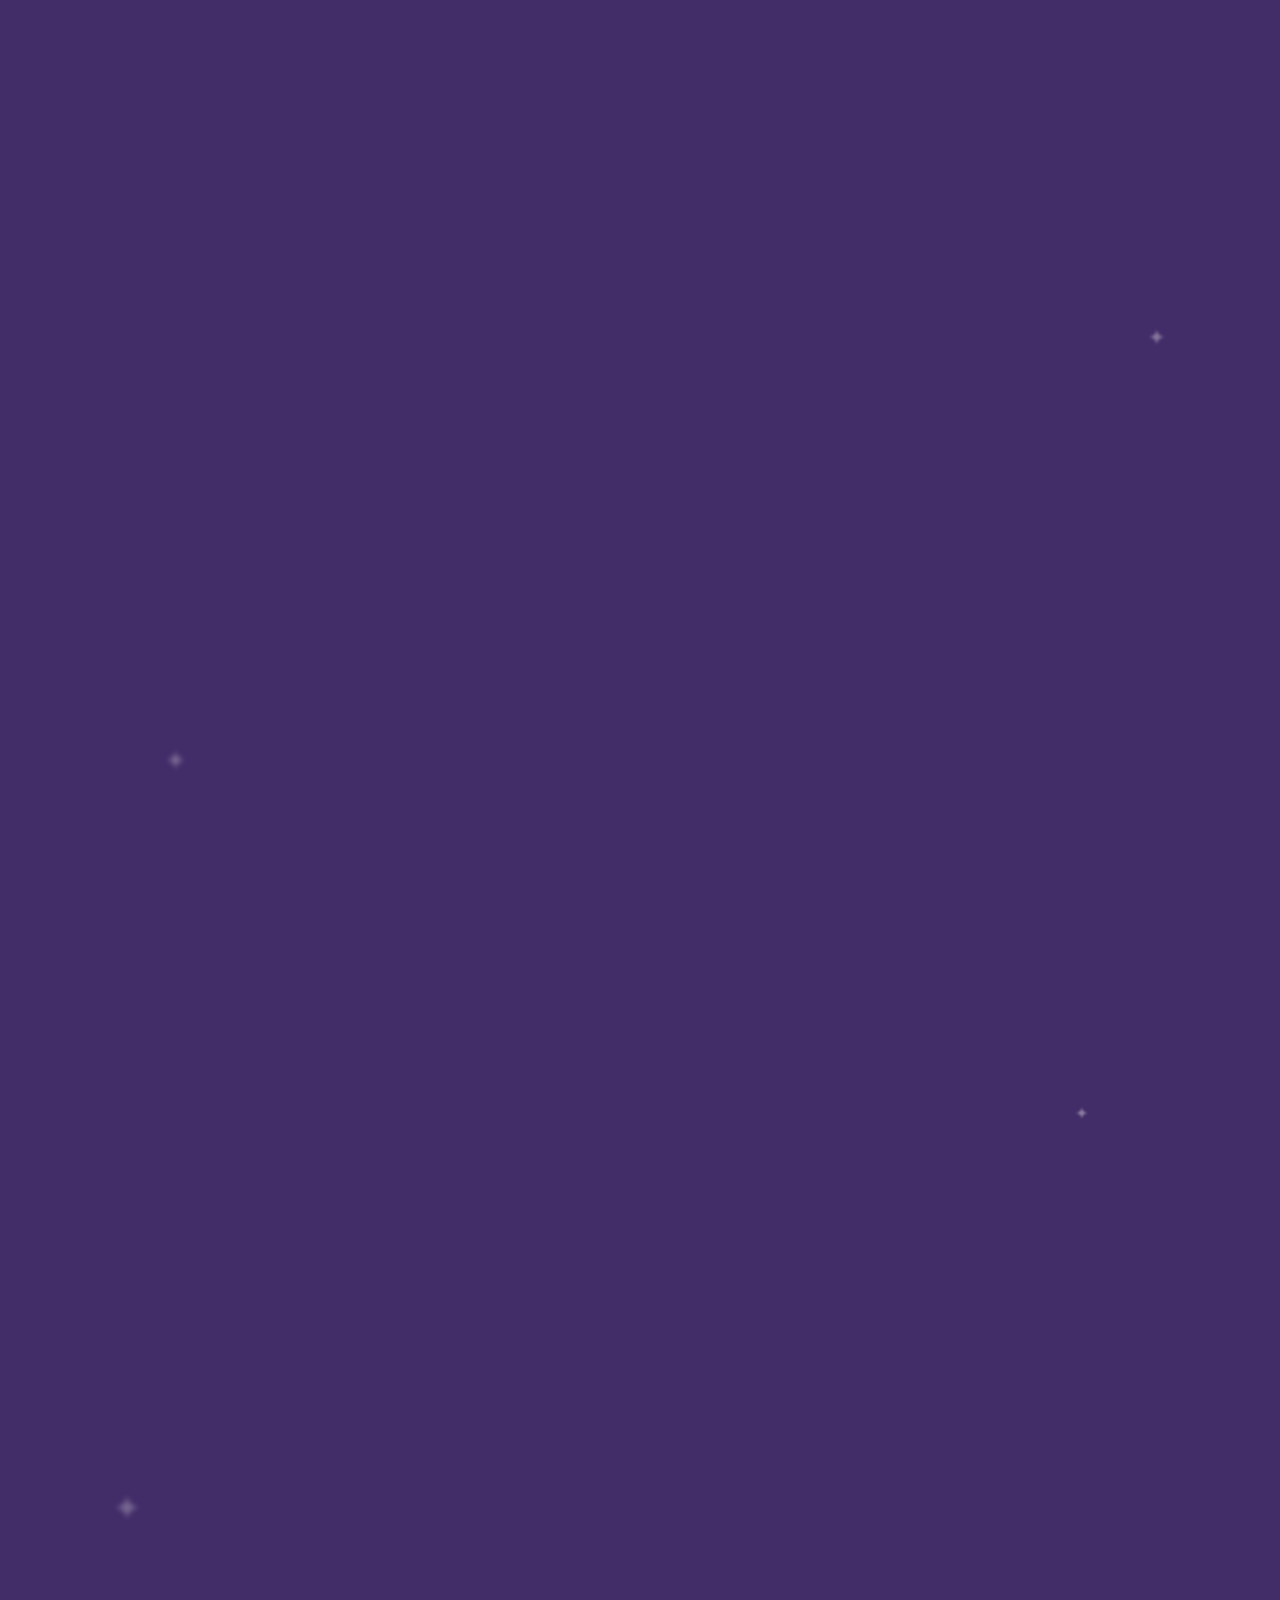
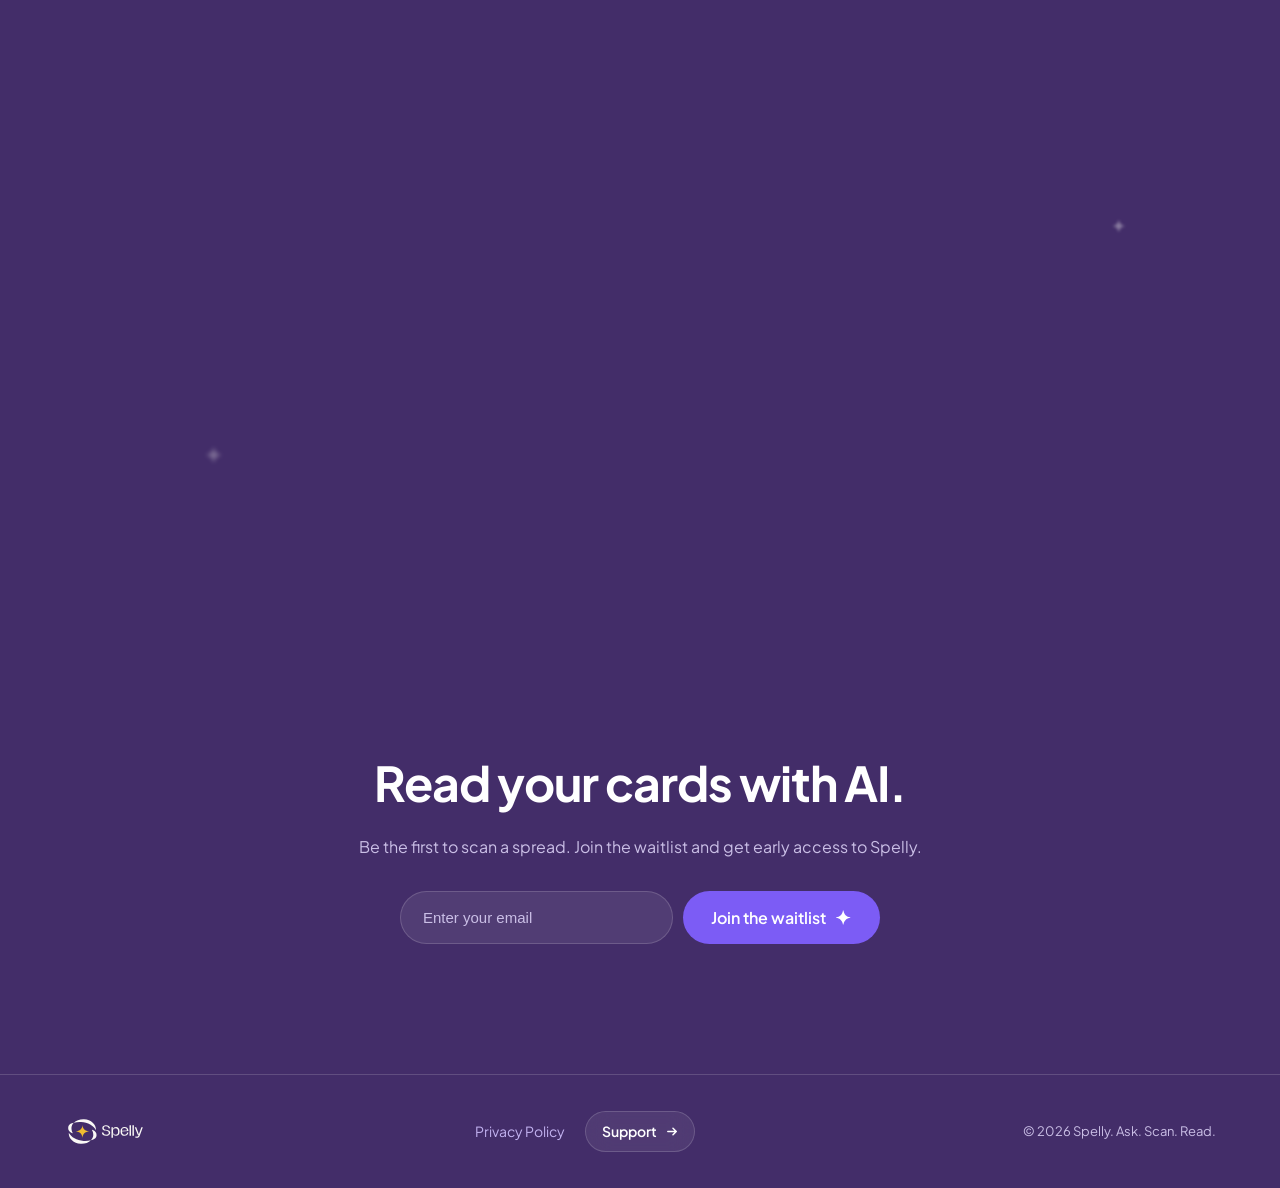
==== commit 8b0ad66a: "Privacy Policy page from design, Support footer button, update support email - privacy.html: full EN" ====
--- a/index.html
+++ b/index.html
@@ -306,7 +306,10 @@
       <a class="footer__logo" href="#top" aria-label="Spelly"><img src="materials/logo.svg" alt="Spelly" /></a>
       <nav class="footer__links" aria-label="Footer">
         <a href="privacy.html">Privacy Policy</a>
-        <a href="support.html">Support</a>
+        <a class="footer__support" href="support.html">
+          <span>Support</span>
+          <svg class="arrow" viewBox="0 0 16 16" aria-hidden="true"><path d="M3 8h9M8.5 4.5 12 8l-3.5 3.5" fill="none" stroke="currentColor" stroke-width="1.6" stroke-linecap="round" stroke-linejoin="round"/></svg>
+        </a>
       </nav>
       <p class="footer__copy">© 2026 Spelly. Ask. Scan. Read.</p>
     </div>
--- a/styles.css
+++ b/styles.css
@@ -544,15 +544,62 @@
 .footer__links{display:flex;gap:20px;font-size:14px;color:#C2B2F0}
 .footer__links a{transition:color .2s ease}
 .footer__links a:hover,.footer__links a[aria-current="page"]{color:#fff}
-
-/* ---------- legal pages (privacy) ---------- */
-.legal{padding:48px 0 96px;max-width:720px;margin-inline:auto}
-.legal h1{font-size:clamp(32px,4.6vw,44px);font-weight:700;letter-spacing:-.02em;color:#fff}
-.legal p{margin-top:18px;color:var(--cream-dim);font-size:16px;line-height:1.7}
-.legal a{color:var(--purple-h)}
+.footer__links{align-items:center}
+.footer__support{
+  display:inline-flex;align-items:center;gap:8px;
+  padding:9px 14px 9px 16px;border-radius:999px;
+  font-weight:600;color:#fff;
+  background:rgba(255,255,255,.07);border:1px solid rgba(255,255,255,.16);
+  backdrop-filter:blur(12px);-webkit-backdrop-filter:blur(12px);
+  transition:background .2s ease,border-color .2s ease,transform .18s var(--ease),box-shadow .2s ease;
+}
+.footer__support .arrow{width:15px;height:15px;flex:none;transition:transform .2s ease}
+.footer__support:hover{
+  background:var(--purple);border-color:var(--purple);transform:translateY(-1px);
+  box-shadow:0 12px 28px -10px rgba(124,92,245,.8);
+}
+.footer__support:hover .arrow{transform:translateX(3px)}
+
+/* ---------- privacy policy (from the Privacy Policy design; site nav/footer kept) ---------- */
+.page-policy .policy{padding:calc(var(--nav-h) + 56px) 0 0}
+.page-policy .support__glow{top:380px}
+.page-policy .ssp-1{top:300px}
+.page-policy .ssp-2{top:170px;left:calc(50% - 320px)}
+.page-policy .ssp-3{top:220px;right:calc(50% - 470px)}
+.page-policy .ssp-4{top:520px}
+.policy__wrap{position:relative;z-index:1;max-width:1240px}
+.policy__head{display:flex;flex-direction:column;align-items:center;text-align:center}
+.policy__title{
+  font-size:clamp(40px,7vw,76px);font-weight:600;letter-spacing:-.035em;
+  line-height:1.05;color:#fff;text-wrap:balance;
+}
+.policy__updated{
+  font-family:"Space Mono",monospace;font-size:12px;letter-spacing:.2em;
+  text-transform:uppercase;color:#B9A6E8;margin-top:18px;
+}
+.policy__intro{font-size:19px;line-height:1.55;color:#C2B2F0;margin-top:20px;max-width:720px;text-wrap:pretty}
+.policy__sections{margin-top:56px;padding-bottom:96px}
+.policy__section{scroll-margin-top:calc(var(--nav-h) + 24px);padding-top:32px}
+.policy__section + .policy__section{margin-top:40px;border-top:1px solid rgba(255,255,255,.1)}
+.policy__num{font-family:"Space Mono",monospace;font-size:12px;letter-spacing:.2em;color:#B9A6E8}
+.policy__section h2{font-size:30px;font-weight:600;letter-spacing:-.02em;line-height:1.2;margin-top:8px;color:#fff;text-wrap:balance}
+.policy__body{display:flex;flex-direction:column;gap:14px;margin-top:16px}
+.policy__body h3{font-size:17px;font-weight:600;line-height:1.35;margin-top:14px;color:#fff}
+.policy__body p{font-size:17px;line-height:1.7;color:#E4DBFF;text-wrap:pretty}
+.policy__body strong{color:#fff;font-weight:600}
+.policy__body a{color:#C9B8FF;font-weight:600;transition:color .2s ease}
+.policy__body a:hover{color:#fff}
+.policy__list{list-style:none;display:flex;flex-direction:column;gap:10px}
+.policy__list li{display:flex;gap:12px;align-items:flex-start;font-size:17px;line-height:1.6;color:#E4DBFF}
+.policy__list svg{width:12px;height:12px;fill:#B9A6E8;flex:none;margin-top:7px}
 
 @media (max-width:809px){
   .page-support .support{padding:40px 0 72px}
+  .page-policy .policy{padding:calc(var(--nav-h) + 32px) 0 0}
+  .policy__sections{margin-top:40px;padding-bottom:64px}
+  .policy__section h2{font-size:24px}
+  .policy__body p,.policy__list li,.policy__body h3{font-size:16px}
+  .policy__intro{font-size:17px}
   .support__lead{font-size:16px}
   .glass{padding:22px}
   .support__form,.glass--sent{margin-top:32px}
